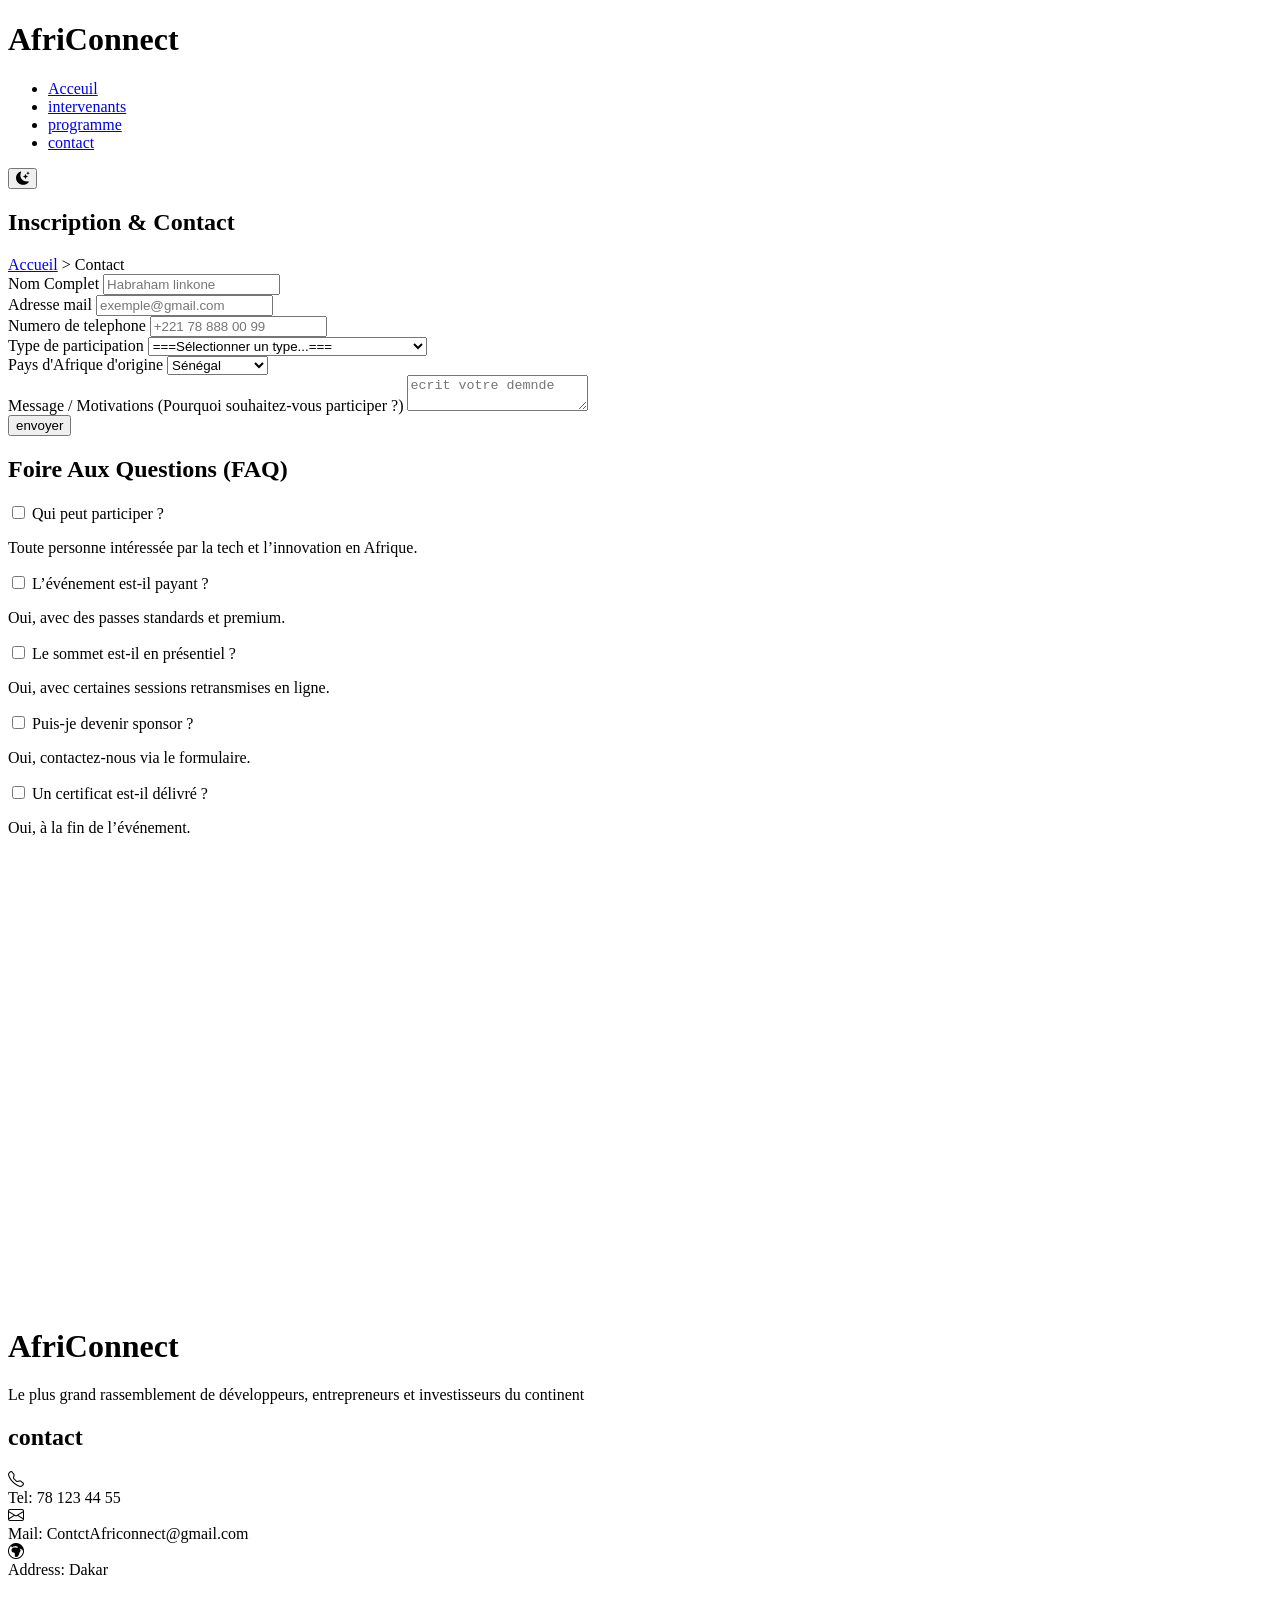
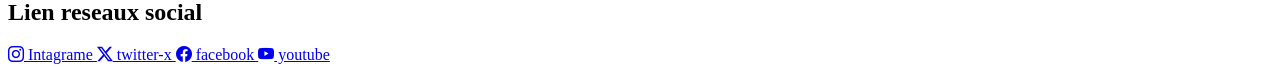
==== contact.html @ 4aa90c6f "Message : HTML : structure complète des 5 pages avec sections et contenu texte" ====
<!DOCTYPE html>
<html lang="fr">

<head>
    <meta charset="UTF-8">
    <meta name="viewport" content="width=, initial-scale=1.0">
    <title>Contact</title>
    <link rel="stylesheet" href="css/style.css" type="text/css">
    <link rel="icon" href="images/logo1.png" type="image/png">
    <link rel="stylesheet" href="https://cdn.jsdelivr.net/npm/bootstrap-icons@1.13.1/font/bootstrap-icons.min.css">
</head>

<body>
    <header>
        <h1>AfriConnect</h1>
        <nav>
            <ul>
                <li><a href="index.html">Acceuil</a></li>
                <li><a href="intervenants.html">intervenants</a></li>
                <li><a href="programme.html">programme</a></li>
                <li><a href="#">contact</a></li>
            </ul>
        </nav>
        <button>
            <i class="bi bi-moon-stars-fill"></i>
        </button>
    </header>
    <main>
        <section>
            <h1>Inscription & Contact</h1>
            <span><a href="index.html">Accueil</a> > Contact</span>
        </section>

        <section>
            <form action="">
                <div>
                    <label for="">Nom Complet</label>
                    <input type="text" placeholder="Habraham linkone" required>
                </div>
                <div>
                    <div>
                        <label for="">Adresse mail</label>
                        <input type="email" placeholder="exemple@gmail.com" required>
                    </div>
                    <div>
                        <label for="">Numero de telephone</label>
                        <input type="tel" placeholder="+221 78 888 00 99" required>
                    </div>
                </div>
                <div>
                    <label for="">Type de participation</label>
                    <select name="" required>
                        <option value="">===Sélectionner un type...===</option>
                        <option value="">Participant Standard (Accès conférences)</option>
                        <option value="">Premium Pass (Conférences + Workshops)</option>
                        <option value="">Étudiant / Chercheur</option>
                        <option value="">Investisseur / Corporate</option>
                    </select>
                </div>
                <div>
                    <label for="">Pays d'Afrique d'origine</label>
                    <select name="" required>
                        <option value="">Sénégal</option>
                        <option value="">Mali</option>
                        <option value="">Côte d'Ivoire</option>
                        <option value="">Cameroun</option>
                        <option value="">Bénin</option>
                        <option value="">Togo</option>
                        <option value="">Burkina Faso</option>
                        <option value="">Maroc</option>
                        <option value="">Tunisie</option>
                        <option value="">Gabon</option>
                    </select>
                </div>
                <div>
                    <label for="message">Message / Motivations (Pourquoi souhaitez-vous participer ?)</label>
                    <textarea placeholder="ecrit votre demnde" required></textarea>
                </div>
                <div>
                    <button>envoyer</button>
                </div>
            </form>
        </section>

        <section>
            <h2>Foire Aux Questions (FAQ)</h2>

            <div>
                <div>
                    <input type="checkbox">
                    <label for="">
                        Qui peut participer ?
                        <span></span>
                    </label>
                    <div>
                        <p>
                            Toute personne intéressée par la tech et l’innovation en Afrique.
                        </p>
                    </div>
                </div>
                <div>
                    <div>
                        <input type="checkbox">
                        <label for="">
                            L’événement est-il payant ?
                            <span></span>
                        </label>
                        <div>
                            <p>
                                Oui, avec des passes standards et premium.
                            </p>
                        </div>
                    </div>
                    <div>
                        <input type="checkbox">
                        <label for="">
                            Le sommet est-il en présentiel ?
                            <span></span>
                        </label>
                        <div>
                            <p>
                                Oui, avec certaines sessions retransmises en ligne.
                            </p>
                        </div>
                    </div>
                    <div>
                        <input type="checkbox">
                        <label for="">
                            Puis-je devenir sponsor ?
                            <span></span>
                        </label>
                        <div>
                            <p>
                                Oui, contactez-nous via le formulaire.
                            </p>
                        </div>
                    </div>
                    <div>
                        <input type="checkbox">
                        <label for="">
                            Un certificat est-il délivré ?
                            <span></span>
                        </label>
                        <div>
                            <p>
                                Oui, à la fin de l’événement.
                            </p>
                        </div>
                    </div>
                </div>
        </section>

        <iframe
            src="https://www.google.com/maps/embed?pb=!1m18!1m12!1m3!1d27140928.004326493!2d82.73292976580663!3d33.8612733442741!2m3!1f0!2f0!3f0!3m2!1i1024!2i768!4f13.1!3m3!1m2!1s0x31508e64e5c642c1%3A0x951daa7c349f366f!2sChina!5e0!3m2!1sen!2ssn!4v1783119576693!5m2!1sen!2ssn"
            width="600" height="450" style="border:0;" allowfullscreen="" loading="lazy"
            referrerpolicy="strict-origin-when-cross-origin"></iframe>
    </main>
    <footer>
        <div>
            <div>
                <h1>AfriConnect</h1>
                <p>
                    Le plus grand rassemblement de développeurs, entrepreneurs et investisseurs du continent
                </p>
            </div>
            <div>
                <h2>contact</h2>
                <div>
                    <div>
                        <i class="bi bi-telephone"></i>
                    </div>
                    <div>
                        <span>Tel:</span>
                        <span>78 123 44 55</span>
                    </div>
                </div>
                <div>
                    <div>
                        <i class="bi bi-envelope"></i>
                    </div>
                    <div>
                        <span>Mail:</span>
                        <span>ContctAfriconnect@gmail.com</span>
                    </div>
                </div>
                <div>
                    <div>
                        <i class="bi bi-globe-europe-africa"></i>
                    </div>
                    <div>
                        <span>Address:</span>
                        <span>Dakar</span>
                    </div>
                </div>
            </div>
            <div>
                <h2>Lien reseaux social</h2>
                <div>
                    <a href="#">
                        <i class="bi bi-instagram"></i>
                        Intagrame
                    </a>
                    <a href="#">
                        <i class="bi bi-twitter-x"></i>
                        twitter-x
                    </a>
                    <a href="#">
                        <i class="bi bi-facebook"></i>
                        facebook
                    </a>
                    <a href="#">
                        <i class="bi bi-youtube"></i>
                        youtube
                    </a>
                </div>
            </div>
        </div>
    </footer>

    <script src="js/main.js"></script>
</body>

</html>
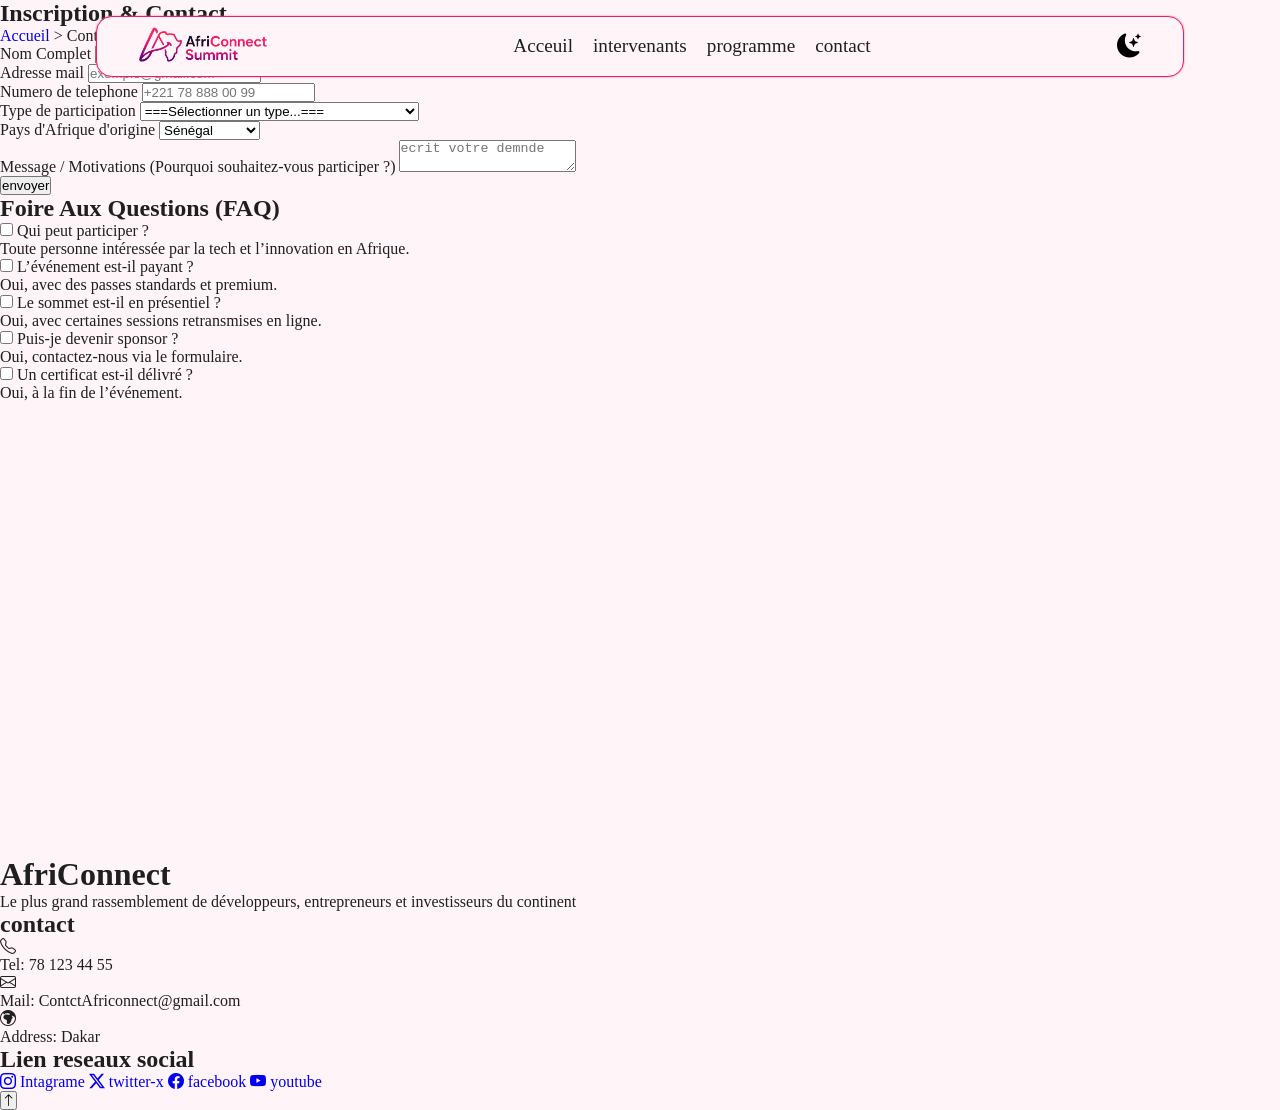
==== commit 74e3d079: "Message : CSS : variables, typographie, layout général et styles de base" ====
--- a/contact.html
+++ b/contact.html
@@ -12,18 +12,22 @@
 
 <body>
     <header>
-        <h1>AfriConnect</h1>
-        <nav>
-            <ul>
-                <li><a href="index.html">Acceuil</a></li>
-                <li><a href="intervenants.html">intervenants</a></li>
-                <li><a href="programme.html">programme</a></li>
-                <li><a href="#">contact</a></li>
-            </ul>
-        </nav>
-        <button>
-            <i class="bi bi-moon-stars-fill"></i>
-        </button>
+        <div class="navbar">
+            <a href="index.html" class="logo">
+                <img src="image/logo1.png" alt="">
+            </a>
+            <nav class="link">
+                <ul>
+                    <li><a href="index.html">Acceuil</a></li>
+                    <li><a href="intervenants.html">intervenants</a></li>
+                    <li><a href="programme.html">programme</a></li>
+                    <li><a href="#">contact</a></li>
+                </ul>
+            </nav>
+            <button class="brnDark">
+                <i class="bi bi-moon-stars-fill"></i>
+            </button>
+        </div>
     </header>
     <main>
         <section>
@@ -216,6 +220,9 @@
             </div>
         </div>
     </footer>
+    <button>
+        <i class="bi bi-arrow-up"></i>
+    </button>
 
     <script src="js/main.js"></script>
 </body>
--- a/css/style.css
+++ b/css/style.css
@@ -0,0 +1,151 @@
+@import url('https://fonts.googleapis.com/css2?family=Bebas+Neue&family=Roboto:ital,wght@0,100..900;1,100..900&display=swap');
+
+* {
+    margin: 0;
+    padding: 0;
+    box-sizing: border-box;
+}
+
+:root {
+    --font-Titel: "Roboto", sans-serif;
+
+    /* Couleurs principales */
+    --color-primary: #E91E63;
+    --color-primary-dark: #C2185B;
+    --color-primary-light: #FFE4EC;
+
+    /* Accent */
+    --color-accent: #F06292;
+
+    /* Backgrounds */
+    --bg-main: #FFF5F8;
+    --bg-card: #FFFFFF;
+
+    /* Textes */
+    --text-main: #1F1F1F;
+    --text-secondary: #6B7280;
+
+    /* UI */
+    --border-color: #E5E7EB;
+    --btn-primary: #E91E63;
+    --btn-primary-hover: #C2185B;
+
+    --gap: 20px;
+    --padding: 10px;
+    --margin: 10px;
+    --radius: 16px;
+    --radius-sm: 8px;
+    --radius-lg: 24px;
+}
+
+body {
+    background-color: var(--bg-main);
+    color: var(--text-main);
+}
+
+body.dark {
+    /* Couleurs principales */
+    --color-primary-darkMode: #FF4081;
+    --color-primary-dark-darkMode: #D81B60;
+    --color-primary-light-darkMode: #5A1E35;
+
+    /* Accent */
+    --color-accent-darkMode: #F06292;
+
+    /* Backgrounds */
+    --bg-main-darkMode: #0D0A12;
+    --bg-card-darkMode: #16121D;
+
+    /* Textes */
+    --text-main-darkMode: #F9FAFB;
+    --text-secondary-darkMode: #CBD5E1;
+
+    /* UI */
+    --border-color-darkMode: #2A2438;
+    --btn-primary-darkMode: #FF4081;
+    --btn-primary-hover-darkMode: #D81B60;
+}
+
+body.dark .navbar {
+    background-color: var(--bg-main-darkMode);
+    color: var(--text-main-darkMode);
+    border: var(--btn-primary-darkMode);
+}
+
+body.dark li a {
+    color: var(--color-primary-light);
+}
+
+body.dark h1,
+h2,
+h3,
+h4,
+h5 {
+    background-color: var(--bg-main-darkMode);
+}
+
+h1,
+h2,
+h3,
+h4,
+h5 {
+    font-family: var(--font-TitelF);
+}
+
+button {
+    cursor: pointer;
+}
+
+a {
+    text-decoration: none;
+}
+
+li {
+    list-style-type: none;
+
+}
+
+header {
+    display: flex;
+    justify-content: center;
+    align-items: center;
+}
+
+.navbar {
+    background-color: var(--bg-main);
+    display: flex;
+    justify-content: space-between;
+    align-items: center;
+    width: 85vw;
+    padding: var(--margin);
+    border-radius: var(--radius);
+    position: fixed;
+    top: 1em;
+    border: 1px solid var(--btn-primary);
+    box-shadow: 0 0 2px var(--color-accent);
+}
+
+img {
+    width: 10vw;
+}
+
+.link ul {
+    gap: var(--gap);
+    display: flex;
+}
+
+.link a {
+    font-size: 1.2em;
+    color: var(--text-main);
+}
+
+.logo {
+    margin-left: 2rem;
+}
+
+.brnDark {
+    border: none;
+    background: transparent;
+    font-size: 1.5rem;
+    margin-right: 2rem;
+}
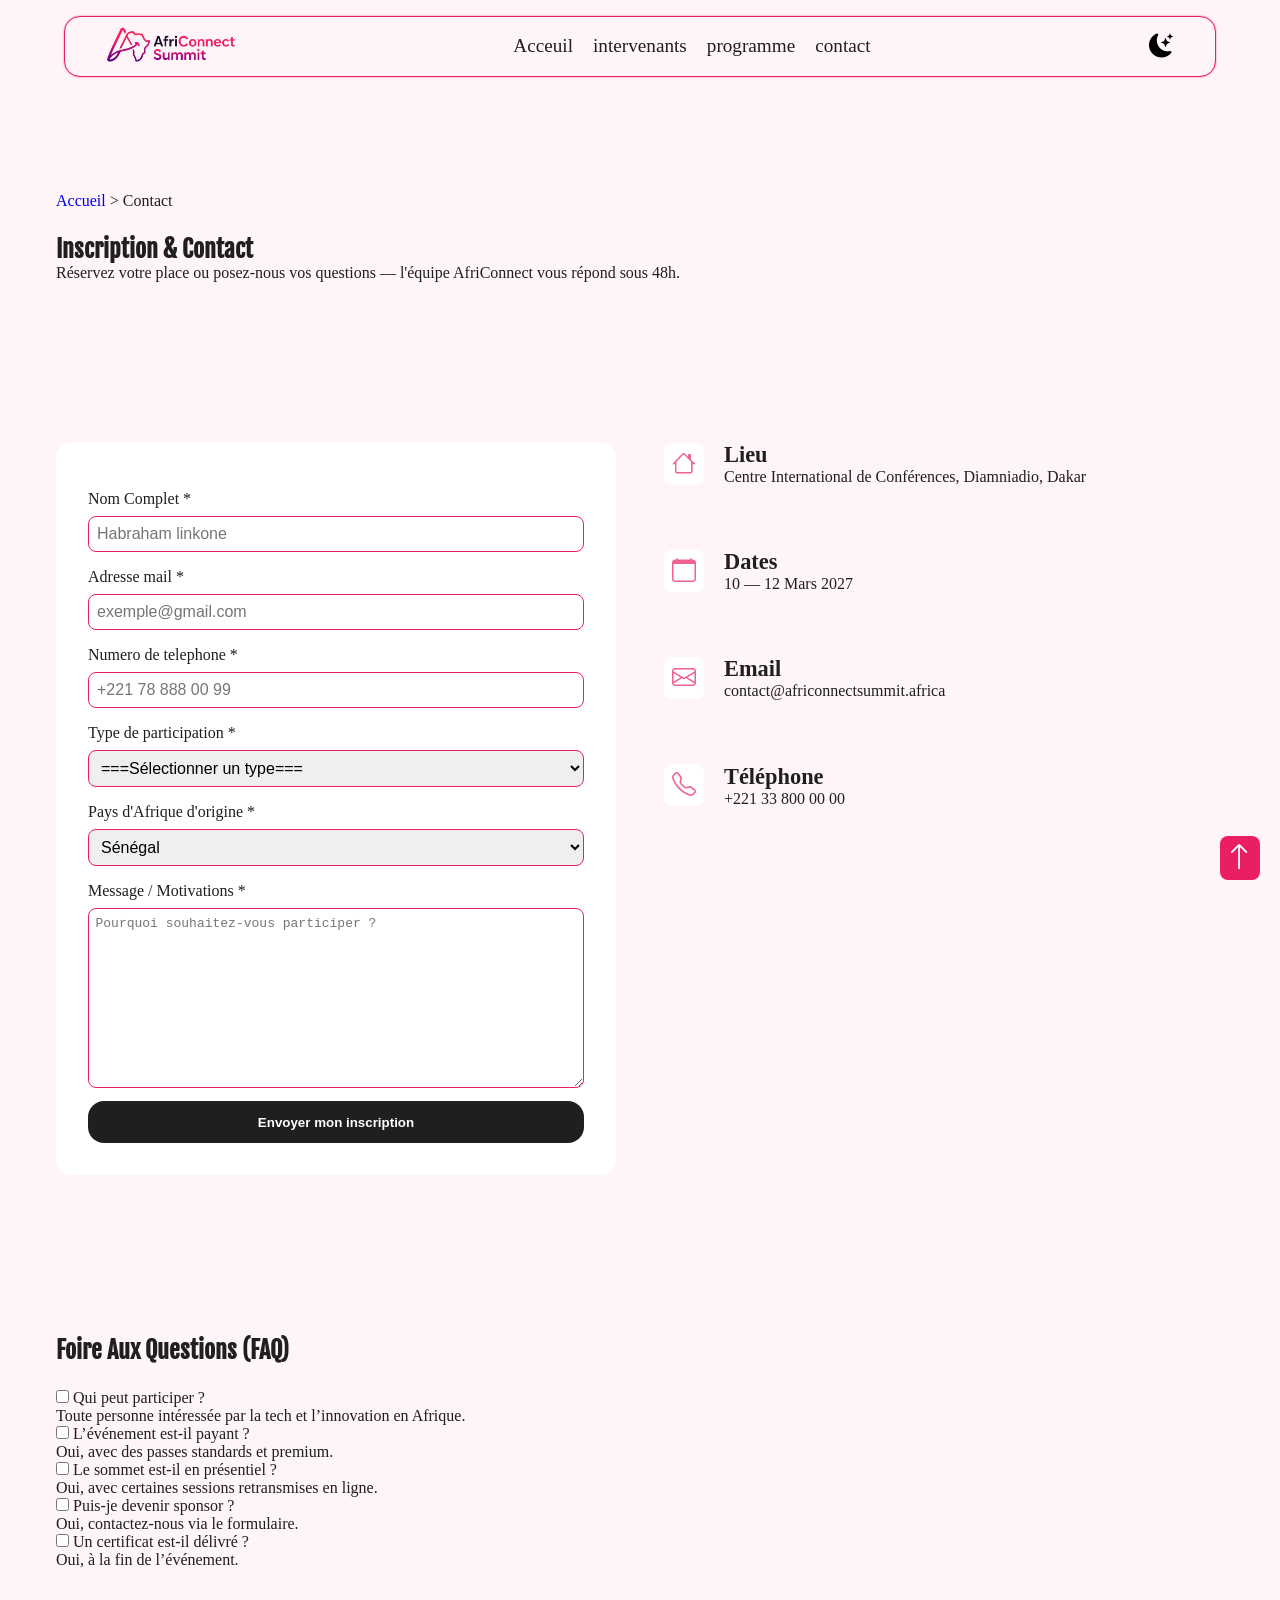
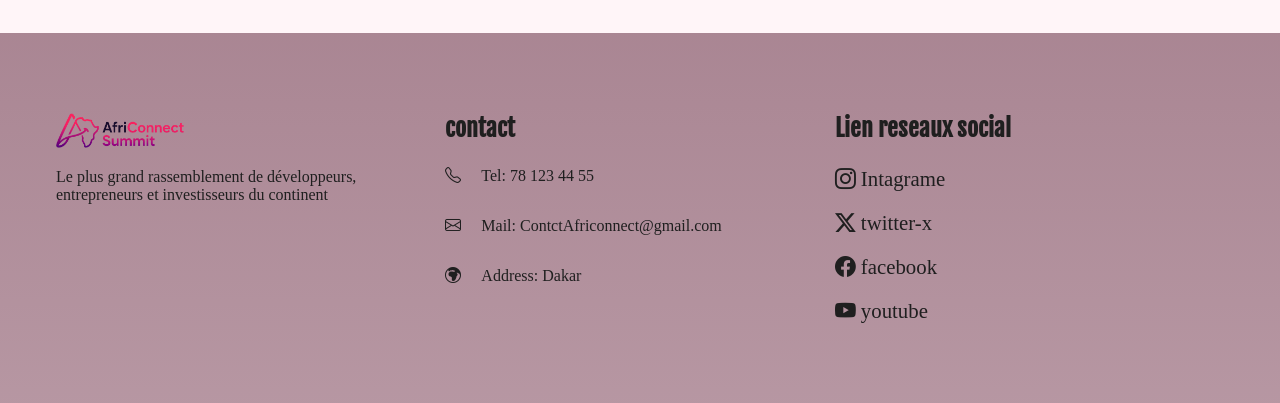
==== commit 2fe946b8: "style: intégration du design Bento Grid sur toutes les pages" ====
--- a/contact.html
+++ b/contact.html
@@ -31,145 +31,200 @@
     </header>
     <main>
         <section>
-            <h1>Inscription & Contact</h1>
-            <span><a href="index.html">Accueil</a> > Contact</span>
-        </section>
-
-        <section>
-            <form action="">
-                <div>
-                    <label for="">Nom Complet</label>
-                    <input type="text" placeholder="Habraham linkone" required>
-                </div>
-                <div>
-                    <div>
-                        <label for="">Adresse mail</label>
-                        <input type="email" placeholder="exemple@gmail.com" required>
-                    </div>
-                    <div>
-                        <label for="">Numero de telephone</label>
-                        <input type="tel" placeholder="+221 78 888 00 99" required>
-                    </div>
-                </div>
-                <div>
-                    <label for="">Type de participation</label>
-                    <select name="" required>
-                        <option value="">===Sélectionner un type...===</option>
-                        <option value="">Participant Standard (Accès conférences)</option>
-                        <option value="">Premium Pass (Conférences + Workshops)</option>
-                        <option value="">Étudiant / Chercheur</option>
-                        <option value="">Investisseur / Corporate</option>
-                    </select>
-                </div>
-                <div>
-                    <label for="">Pays d'Afrique d'origine</label>
-                    <select name="" required>
-                        <option value="">Sénégal</option>
-                        <option value="">Mali</option>
-                        <option value="">Côte d'Ivoire</option>
-                        <option value="">Cameroun</option>
-                        <option value="">Bénin</option>
-                        <option value="">Togo</option>
-                        <option value="">Burkina Faso</option>
-                        <option value="">Maroc</option>
-                        <option value="">Tunisie</option>
-                        <option value="">Gabon</option>
-                    </select>
-                </div>
-                <div>
-                    <label for="message">Message / Motivations (Pourquoi souhaitez-vous participer ?)</label>
-                    <textarea placeholder="ecrit votre demnde" required></textarea>
-                </div>
-                <div>
-                    <button>envoyer</button>
-                </div>
-            </form>
-        </section>
-
-        <section>
-            <h2>Foire Aux Questions (FAQ)</h2>
-
-            <div>
-                <div>
-                    <input type="checkbox">
-                    <label for="">
-                        Qui peut participer ?
-                        <span></span>
-                    </label>
-                    <div>
-                        <p>
-                            Toute personne intéressée par la tech et l’innovation en Afrique.
-                        </p>
-                    </div>
-                </div>
-                <div>
-                    <div>
-                        <input type="checkbox">
-                        <label for="">
-                            L’événement est-il payant ?
-                            <span></span>
-                        </label>
-                        <div>
-                            <p>
-                                Oui, avec des passes standards et premium.
-                            </p>
-                        </div>
-                    </div>
-                    <div>
-                        <input type="checkbox">
-                        <label for="">
-                            Le sommet est-il en présentiel ?
-                            <span></span>
-                        </label>
-                        <div>
-                            <p>
-                                Oui, avec certaines sessions retransmises en ligne.
-                            </p>
-                        </div>
-                    </div>
-                    <div>
-                        <input type="checkbox">
-                        <label for="">
-                            Puis-je devenir sponsor ?
-                            <span></span>
-                        </label>
-                        <div>
-                            <p>
-                                Oui, contactez-nous via le formulaire.
-                            </p>
-                        </div>
-                    </div>
-                    <div>
-                        <input type="checkbox">
-                        <label for="">
-                            Un certificat est-il délivré ?
-                            <span></span>
-                        </label>
-                        <div>
-                            <p>
-                                Oui, à la fin de l’événement.
-                            </p>
-                        </div>
-                    </div>
-                </div>
-        </section>
-
-        <iframe
-            src="https://www.google.com/maps/embed?pb=!1m18!1m12!1m3!1d27140928.004326493!2d82.73292976580663!3d33.8612733442741!2m3!1f0!2f0!3f0!3m2!1i1024!2i768!4f13.1!3m3!1m2!1s0x31508e64e5c642c1%3A0x951daa7c349f366f!2sChina!5e0!3m2!1sen!2ssn!4v1783119576693!5m2!1sen!2ssn"
-            width="600" height="450" style="border:0;" allowfullscreen="" loading="lazy"
-            referrerpolicy="strict-origin-when-cross-origin"></iframe>
+            <div class="container">
+                <div class="heroConatact">
+                    <span><a href="index.html">Accueil</a> > Contact</span>
+                    <h1>Inscription & Contact</h1>
+                    <p>
+                        Réservez votre place ou posez-nous vos questions — l'équipe AfriConnect vous répond sous 48h.
+                    </p>
+                </div>
+            </div>
+        </section>
+        <section>
+            <div class="container sectionContact">
+                <form action="">
+                    <div class="sectContact">
+                        <label for="">Nom Complet *</label>
+                        <input type="text" placeholder="Habraham linkone">
+                    </div>
+                    <div class="sectContact">
+                        <label for="">Adresse mail *</label>
+                        <input type="email" placeholder="exemple@gmail.com">
+                    </div>
+                    <div class="sectContact">
+                        <label for="">Numero de telephone *</label>
+                        <input type="tel" placeholder="+221 78 888 00 99">
+                    </div>
+                    <div class="sectContact">
+                        <label for="">Type de participation *</label>
+                        <select name="">
+                            <option value="">===Sélectionner un type===</option>
+                            <option value="">Participant Standard (Accès conférences)</option>
+                            <option value="">Premium Pass (Conférences + Workshops)</option>
+                            <option value="">Étudiant / Chercheur</option>
+                            <option value="">Investisseur / Corporate</option>
+                        </select>
+                    </div>
+                    <div class="sectContact">
+                        <label for="">Pays d'Afrique d'origine *</label>
+                        <select name="">
+                            <option value="">Sénégal</option>
+                            <option value="">Mali</option>
+                            <option value="">Côte d'Ivoire</option>
+                            <option value="">Cameroun</option>
+                            <option value="">Bénin</option>
+                            <option value="">Togo</option>
+                            <option value="">Burkina Faso</option>
+                            <option value="">Maroc</option>
+                            <option value="">Tunisie</option>
+                            <option value="">Gabon</option>
+                        </select>
+                    </div>
+                    <div class="sectContact">
+                        <label for="message">Message / Motivations *</label>
+                        <textarea placeholder="Pourquoi souhaitez-vous participer ?"></textarea>
+                    </div>
+                    <div class="btnSendInscription">
+                        <button>Envoyer mon inscription</button>
+                    </div>
+                </form>
+                <div class="parAdr">
+                    <div class="adr">
+                        <div>
+                            <i class="bi bi-house"></i>
+                        </div>
+                        <div>
+                            <strong>Lieu</strong>
+                            <p>Centre International de Conférences, Diamniadio, Dakar</p>
+                        </div>
+                    </div>
+                    <div class="adr">
+                        <div>
+                            <i class="bi bi-calendar"></i>
+                        </div>
+                        <div>
+                            <strong>Dates</strong>
+                            <p>10 — 12 Mars 2027</p>
+                        </div>
+                    </div>
+                    <div class="adr">
+                        <div>
+                            <i class="bi bi-envelope"></i>
+                        </div>
+                        <div>
+                            <strong>Email</strong>
+                            <p>contact@africonnectsummit.africa</p>
+                        </div>
+                    </div>
+                    <div class="adr">
+                        <div>
+                            <i class="bi bi-telephone"></i>
+                        </div>
+                        <div>
+                            <strong>Téléphone</strong>
+                            <p>+221 33 800 00 00</p>
+                        </div>
+                    </div>
+                    <div class="iframSec">
+                        <iframe
+                            src="https://www.google.com/maps/embed?pb=!1m18!1m12!1m3!1d491292.5899650402!2d-23.69201659062501!3d15.844853750725772!2m3!1f0!2f0!3f0!3m2!1i1024!2i768!4f13.1!3m3!1m2!1s0x9358f2159115131%3A0x6b1af236f918ea1f!2sCabo%20Verde!5e0!3m2!1sen!2ssn!4v1783252467214!5m2!1sen!2ssn"
+                            width="400" height="300" style="border:0;" allowfullscreen="" loading="lazy"
+                            referrerpolicy="strict-origin-when-cross-origin"></iframe>
+                    </div>
+                </div>
+            </div>
+        </section>
+
+        <section>
+            <div class="container">
+                <div class="faq">
+                    <h2>Foire Aux Questions (FAQ)</h2>
+
+                    <div>
+                        <div>
+                            <input type="checkbox">
+                            <label for="">
+                                Qui peut participer ?
+                                <span></span>
+                            </label>
+                            <div>
+                                <p>
+                                    Toute personne intéressée par la tech et l’innovation en Afrique.
+                                </p>
+                            </div>
+                        </div>
+                        <div>
+                            <div>
+                                <input type="checkbox">
+                                <label for="">
+                                    L’événement est-il payant ?
+                                    <span></span>
+                                </label>
+                                <div>
+                                    <p>
+                                        Oui, avec des passes standards et premium.
+                                    </p>
+                                </div>
+                            </div>
+                            <div>
+                                <input type="checkbox">
+                                <label for="">
+                                    Le sommet est-il en présentiel ?
+                                    <span></span>
+                                </label>
+                                <div>
+                                    <p>
+                                        Oui, avec certaines sessions retransmises en ligne.
+                                    </p>
+                                </div>
+                            </div>
+                            <div>
+                                <input type="checkbox">
+                                <label for="">
+                                    Puis-je devenir sponsor ?
+                                    <span></span>
+                                </label>
+                                <div>
+                                    <p>
+                                        Oui, contactez-nous via le formulaire.
+                                    </p>
+                                </div>
+                            </div>
+                            <div>
+                                <input type="checkbox">
+                                <label for="">
+                                    Un certificat est-il délivré ?
+                                    <span></span>
+                                </label>
+                                <div>
+                                    <p>
+                                        Oui, à la fin de l’événement.
+                                    </p>
+                                </div>
+                            </div>
+                        </div>
+                    </div>
+                </div>
+        </section>
+
+        <section>
+
+        </section>
     </main>
     <footer>
-        <div>
-            <div>
-                <h1>AfriConnect</h1>
+        <div class="container">
+            <div class="fotterLogo">
+                <a href="#" class="logo">
+                    <img src="image/logo1.png" alt="">
+                </a>
                 <p>
                     Le plus grand rassemblement de développeurs, entrepreneurs et investisseurs du continent
                 </p>
             </div>
             <div>
                 <h2>contact</h2>
-                <div>
+                <div class="contfooter">
                     <div>
                         <i class="bi bi-telephone"></i>
                     </div>
@@ -178,7 +233,7 @@
                         <span>78 123 44 55</span>
                     </div>
                 </div>
-                <div>
+                <div class="contfooter">
                     <div>
                         <i class="bi bi-envelope"></i>
                     </div>
@@ -187,7 +242,7 @@
                         <span>ContctAfriconnect@gmail.com</span>
                     </div>
                 </div>
-                <div>
+                <div class="contfooter">
                     <div>
                         <i class="bi bi-globe-europe-africa"></i>
                     </div>
@@ -199,20 +254,20 @@
             </div>
             <div>
                 <h2>Lien reseaux social</h2>
-                <div>
-                    <a href="#">
+                <div class="linkSocial">
+                    <a href="#" class="instagram">
                         <i class="bi bi-instagram"></i>
                         Intagrame
                     </a>
-                    <a href="#">
+                    <a href="#" class="instagram">
                         <i class="bi bi-twitter-x"></i>
                         twitter-x
                     </a>
-                    <a href="#">
+                    <a href="#" class="instagram">
                         <i class="bi bi-facebook"></i>
                         facebook
                     </a>
-                    <a href="#">
+                    <a href="#" class="instagram">
                         <i class="bi bi-youtube"></i>
                         youtube
                     </a>
@@ -220,7 +275,8 @@
             </div>
         </div>
     </footer>
-    <button>
+
+    <button class="btnremonte">
         <i class="bi bi-arrow-up"></i>
     </button>
 
--- a/css/style.css
+++ b/css/style.css
@@ -1,4 +1,4 @@
-@import url('https://fonts.googleapis.com/css2?family=Bebas+Neue&family=Roboto:ital,wght@0,100..900;1,100..900&display=swap');
+@import url('https://fonts.googleapis.com/css2?family=Fjalla+One&display=swap');
 
 * {
     margin: 0;
@@ -7,7 +7,7 @@
 }
 
 :root {
-    --font-Titel: "Roboto", sans-serif;
+    --font-Titel: "Fjalla One", sans-serif;
 
     /* Couleurs principales */
     --color-primary: #E91E63;
@@ -89,7 +89,7 @@
 h3,
 h4,
 h5 {
-    font-family: var(--font-TitelF);
+    font-family: var(--font-Titel);
 }
 
 button {
@@ -102,8 +102,11 @@
 
 li {
     list-style-type: none;
-
-}
+}
+
+/* section {
+    min-height: 100vh;
+} */
 
 header {
     display: flex;
@@ -116,13 +119,14 @@
     display: flex;
     justify-content: space-between;
     align-items: center;
-    width: 85vw;
+    width: 90vw;
     padding: var(--margin);
     border-radius: var(--radius);
     position: fixed;
     top: 1em;
     border: 1px solid var(--btn-primary);
     box-shadow: 0 0 2px var(--color-accent);
+    z-index: 1000;
 }
 
 img {
@@ -148,4 +152,723 @@
     background: transparent;
     font-size: 1.5rem;
     margin-right: 2rem;
+}
+
+.container {
+    width: 100%;
+    padding-right: 3.5rem;
+    padding-left: 3.5rem;
+
+}
+
+/* hero */
+.hero {
+    min-height: 100vh;
+    background: linear-gradient(to bottom, rgba(0, 0, 0, 0.8), rgba(0, 0, 0, 0.8)), url(../image/heroImg.webp);
+    padding-top: 12rem;
+    color: var(--bg-main);
+}
+
+.spanLeaders {
+    background-color: var(--btn-primary);
+    color: var(--bg-main);
+    padding-right: 2rem;
+    padding-left: 2rem;
+    padding-top: .2rem;
+    padding-bottom: .2rem;
+    border-radius: var(--radius);
+}
+
+.spanColors {
+    color: var(--btn-primary);
+}
+
+.hero h1 {
+    font-size: 4em;
+    padding-top: 1rem;
+}
+
+.hero p {
+    /* font-size: 1.2em; */
+    padding-top: 3rem;
+    padding-bottom: 3rem;
+}
+
+.btnHero {
+    display: flex;
+    gap: var(--gap);
+    padding-bottom: 2em;
+}
+
+.btnPrimary {
+    color: var(--bg-main);
+    background-color: var(--btn-primary);
+    border-radius: var(--radius);
+    font-size: 1.2em;
+    padding-right: 3rem;
+    padding-left: 3rem;
+    padding-top: .4rem;
+    padding-bottom: .4rem;
+}
+
+.btnSecondary {
+    color: var(--bg-card);
+    border: 1px solid var(--bg-card);
+    border-radius: var(--radius);
+    font-size: 1.2em;
+    padding-right: 3rem;
+    padding-left: 3rem;
+    padding-top: .4rem;
+    padding-bottom: .4rem;
+}
+
+.compteur {
+    padding-top: 6em;
+    padding-bottom: 2em;
+    gap: var(--gap);
+    display: grid;
+    grid-template-columns: repeat(3, 1fr);
+    grid-template-areas:
+        "grid3 grid2 grid1"
+    ;
+}
+
+.grid1 {
+    grid-area: grid1;
+    display: flex;
+    align-items: center;
+
+    gap: var(--gap);
+    backdrop-filter: blur(10px);
+    border: .5px solid var(--bg-main);
+    padding-left: 2em;
+    border-radius: var(--radius-sm);
+}
+
+.grid1Span1 {
+    display: flex;
+    flex-direction: column;
+    justify-content: center;
+    align-items: center;
+    padding: 1em;
+    font-weight: bold;
+    background-color: #ffffff39;
+    border-radius: var(--radius-sm);
+    backdrop-filter: blur(30px);
+}
+
+.nbrspan1grid1 {
+    font-size: 2em;
+}
+
+.grid1spn1lett {
+    font-size: .6em;
+}
+
+.grid2 {
+    grid-area: grid2;
+    display: flex;
+    flex-direction: column;
+    justify-content: center;
+    gap: var(--gap);
+    backdrop-filter: blur(10px);
+    border: .5px solid var(--bg-main);
+    padding-left: 2em;
+    border-radius: var(--radius-sm);
+}
+
+.grid2Span {
+    font-weight: bold;
+    color: var(--btn-primary);
+    font-size: 1.5em;
+}
+
+.grid3 {
+    grid-area: grid3;
+    display: flex;
+}
+
+.grid3>div {
+    display: flex;
+    flex-direction: column;
+    align-items: center;
+    background-color: var(--color-primary);
+    border-radius: var(--radius-sm);
+    padding: 1em;
+    padding-right: 2em;
+    padding-left: 2em;
+}
+
+.avatar {
+    display: flex;
+}
+
+.avatar img {
+    width: 30px;
+    height: 30px;
+    border-radius: 50%;
+    margin-right: -12px;
+}
+
+.nbrParticipant {
+    font-weight: bold;
+    padding: 0.2em;
+    font-size: 1.5em;
+}
+
+/* =========section marque =========== */
+.marque {
+    overflow: hidden;
+    background-color: var(--btn-primary);
+    margin-top: .8em;
+    margin-bottom: .8em;
+    padding: 1.5em;
+}
+
+.marque>div {
+    display: flex;
+    gap: 60px;
+    width: max-content;
+    color: var(--bg-card);
+}
+
+/* =========section PARTICIPER=========== */
+.sectionPour span {
+    color: var(--btn-primary);
+    font-weight: bold;
+}
+
+.sectionPour {
+    display: grid;
+    gap: var(--gap);
+    padding-top: 10em;
+    grid-template-columns: repeat(3, 1fr);
+    grid-template-areas:
+        "gridpour1 gridpour1 gridpour2"
+    ;
+}
+
+.gridpour1 {
+    grid-area: gridpour1;
+    display: flex;
+    flex-direction: column;
+    gap: var(--gap);
+}
+
+.gridpour2 {
+    grid-area: gridpour2;
+    display: flex;
+    flex-direction: column;
+    gap: var(--gap);
+}
+
+.sectionPour2 {
+    display: grid;
+    margin-top: 3rem;
+    grid-template-columns: repeat(3, 1fr);
+    gap: var(--gap);
+    grid-template-areas:
+        "divGrir1 divGrir2 divGrir3"
+        "divGrir1 divGrir4 divGrir3"
+    ;
+}
+
+.divGrir1 {
+    grid-area: divGrir1;
+    background-color: var(--bg-card);
+    display: flex;
+    flex-direction: column;
+    justify-content: space-between;
+    padding: 2em;
+    border-radius: var(--radius-lg);
+}
+
+.divGrir2 {
+    grid-area: divGrir2;
+    display: flex;
+    flex-direction: column;
+    justify-content: space-between;
+}
+
+.divGrir2 p {
+    padding-bottom: 1em;
+}
+
+.divGrir2 h2 {
+    padding-top: 1em;
+}
+
+.divGrir3 {
+    grid-area: divGrir3;
+    background-color: var(--bg-card);
+    padding: 2em;
+    border-radius: var(--radius-lg);
+    display: flex;
+    flex-direction: column;
+    justify-content: space-between;
+}
+
+.divGrir4 {
+    grid-area: divGrir4;
+    display: grid;
+    grid-template-columns: repeat(3, 1fr);
+    border-radius: var(--radius);
+    background-color: var(--color-primary-dark);
+    color: var(--bg-main);
+    padding-top: 2em;
+    padding-bottom: 2em;
+}
+
+.sectionPour2 img {
+    width: 25vw;
+    border-radius: var(--radius-lg);
+}
+
+.dvgrid4 {
+    display: flex;
+    flex-direction: column;
+    justify-content: center;
+    align-items: center;
+}
+
+.dvgrid4Nbr {
+    font-weight: bold;
+    font-size: 3em;
+}
+
+.dvgrid4Txt {
+    font-size: .8em;
+}
+
+/* sectionSponsors */
+.sectionmod1 {
+    background-color: var(--color-primary-light);
+    padding-top: 1em;
+    padding-bottom: 1em;
+    margin-top: 1em;
+    margin-bottom: 1em;
+}
+
+.sectionPresence {
+    padding-top: 5em;
+}
+
+.sectionPresence span {
+    color: var(--btn-primary);
+    font-weight: bold;
+}
+
+.sectionPresence>div {
+    display: grid;
+    grid-template-columns: repeat(4, 1fr);
+    gap: var(--gap);
+    padding-top: 5em;
+}
+
+.sceIntervenant img {
+    height: 100%;
+    width: 100%;
+    object-fit: cover;
+    padding-bottom: 1.5em;
+    border-radius: var(--radius);
+}
+
+.sceIntervenant {
+    background-color: var(--bg-card);
+    border-radius: var(--radius);
+    display: flex;
+    flex-direction: column;
+    align-items: center;
+}
+
+.paraIntervene {
+    color: var(--btn-primary);
+}
+
+.paraIntervene2 {
+    padding-bottom: 1.5em;
+}
+
+.btnIntervenant {
+    /* display: flex;
+    justify-content: center; */
+    margin-top: 4em;
+    margin-bottom: 4em;
+}
+
+/* ==========sponsor============= */
+.sectionSponsors {
+    min-height: 100vh;
+}
+
+.sectionSponsors>span {
+    color: var(--btn-primary);
+    font-weight: bold;
+}
+
+.sectionSponsors>div {
+    padding-top: 2em;
+    display: flex;
+    flex-direction: column;
+    align-items: center;
+    justify-content: center;
+}
+
+.txtPartenaire {
+    text-align: center;
+    padding: 1em;
+}
+
+.gridPartenaires1 {
+    display: grid;
+    gap: var(--gap);
+    grid-template-columns: repeat(2, 1fr);
+}
+
+.gridPartenaires1 span {
+    font-size: 1.3em;
+    font-weight: bold;
+}
+
+.gridPartenaires2 {
+    display: grid;
+    gap: var(--gap);
+    grid-template-columns: repeat(3, 1fr);
+}
+
+.gridPartenaires3 {
+    display: grid;
+    gap: var(--gap);
+    grid-template-columns: repeat(4, 1fr);
+}
+
+.divpartenaire1 {
+    background-color: var(--bg-card);
+    padding: 2em;
+    border: 1px solid var(--text-main);
+    border-radius: var(--radius);
+}
+
+/* ================================
+=============intervenant=========== 
+===================================*/
+.heroInert {
+    padding-top: 12rem;
+}
+
+.heroInert h1 {
+    padding-top: 1em;
+}
+
+.btnsearch {
+    padding-bottom: 5em;
+}
+
+.btnsearch button {
+    padding: .8em;
+    border-radius: var(--radius-sm);
+    background-color: transparent;
+    color: var(--btn-primary);
+    border: 1px solid var(--btn-primary);
+    margin-top: 5em;
+}
+
+.allIntervenants {
+    display: grid;
+    grid-template-columns: repeat(3, 1fr);
+    gap: var(--gap);
+    padding-bottom: 4em;
+}
+
+/* ======================================
+===========page contact==================
+========================================= */
+.heroConatact {
+    padding-top: 12rem;
+    /* border-bottom: 2px solid var(--text-main); */
+    padding-bottom: 5em;
+}
+
+.sectionContact {
+    display: grid;
+    grid-template-columns: repeat(2, 1fr);
+    gap: 3em;
+    min-height: 100vh;
+    padding-top: 5em;
+    padding-bottom: 10em;
+}
+
+.heroConatact h1 {
+    padding-top: 1em;
+}
+
+.sectContact {
+    display: flex;
+    flex-direction: column;
+}
+
+input,
+select {
+    padding: 0.5em;
+    font-size: 1em;
+    outline: none;
+    border-radius: var(--radius-sm);
+    border: 1px solid var(--btn-primary);
+}
+
+textarea {
+    padding: 0.5em;
+    font-size: 1em;
+    height: 20vh;
+    border-radius: var(--radius-sm);
+    border: 1px solid var(--btn-primary);
+}
+
+form {
+    /* padding-top: 1em; */
+    background-color: var(--bg-card);
+    padding: 2em;
+    border-radius: var(--radius);
+}
+
+label {
+    padding-bottom: 0.5em;
+    padding-top: 1em;
+}
+
+.btnSendInscription button {
+    margin-top: 1em;
+    padding: 1em;
+    width: 100%;
+    border-radius: var(--radius);
+    color: var(--bg-card);
+    font-weight: bold;
+    background-color: var(--text-main);
+    border: none;
+}
+
+.adr {
+    display: flex;
+    align-items: center;
+    gap: var(--gap);
+}
+
+.adr i {
+    font-size: 1.5em;
+    color: var(--color-accent);
+    background-color: var(--bg-card);
+    padding: .5rem;
+    border-radius: var(--radius-sm);
+}
+
+.adr strong {
+    font-size: 1.4em;
+}
+
+.parAdr {
+    display: flex;
+    flex-direction: column;
+    justify-content: space-between;
+}
+
+iframe {
+    border-radius: var(--radius-sm);
+}
+
+.faq h2 {
+    padding-bottom: 1em;
+}
+
+.faq {
+    padding-bottom: 4em;
+}
+
+/* ===============================
+==============programe============
+================================== */
+.heroProg {
+    padding-top: 12rem;
+    padding-bottom: 5em;
+}
+
+.heroProg>h1 {
+    padding-top: 1em;
+}
+
+.btnpro>button {
+    background-color: transparent;
+    border-radius: var(--radius);
+    font-weight: bold;
+    border: 1px solid gray;
+    padding-top: .7em;
+    padding-bottom: .7em;
+    padding-right: 3em;
+    padding-left: 3em;
+}
+
+.sectionThema {
+    display: flex;
+    flex-direction: column;
+    justify-content: center;
+    min-height: 100vh;
+    padding-bottom: 4rem;
+}
+
+.sectionThema>span {
+    color: var(--btn-primary);
+    font-weight: bold;
+    padding-bottom: 3rem;
+}
+
+.sectionThema>div {
+    display: grid;
+    grid-template-columns: repeat(3, 1fr);
+    gap: var(--gap);
+    grid-template-areas:
+        "gridThem1 gridThem1 gridThem2"
+        "gridThem3 gridThem4 gridThem4"
+    ;
+}
+
+.gridThem1 {
+    grid-area: gridThem1;
+    background-color: var(--bg-card);
+    border-radius: var(--radius);
+    padding: 3em;
+}
+
+.gridThem2 {
+    grid-area: gridThem2;
+    background-color: var(--bg-card);
+    border-radius: var(--radius);
+    padding: 3em;
+}
+
+.gridThem3 {
+    grid-area: gridThem3;
+    background-color: var(--bg-card);
+    border-radius: var(--radius);
+    padding: 3em;
+}
+
+.gridThem4 {
+    grid-area: gridThem4;
+    background-color: var(--bg-card);
+    border-radius: var(--radius);
+    padding: 3em;
+}
+
+.gridThem>h2 {
+    padding-top: 1em;
+    padding-bottom: 1em;
+}
+
+.iconethema {
+    font-size: 2em;
+    padding: .5rem;
+    color: var(--text);
+    border-radius: var(--radius-sm);
+    background: linear-gradient(to bottom, #c2185c61, #c2185caf);
+}
+.tab{
+    min-height: 100vh;
+    padding-top: 3em;
+}
+table{
+    width: 100%;
+    height: 100%;
+    box-shadow: 0 0 5px #0D0A12;
+    border-collapse: collapse;
+
+}
+table thead{
+    background-color: var(--color-accent);
+}
+table thead th{
+    padding-top:1em;
+    padding-bottom:1em ;
+    padding-left: 2em;
+    text-align: left;
+    font-weight: bold;
+    color: var(--bg-card);
+    font-size: larger;
+}
+
+table tbody td{
+    padding: 2em;
+    font-weight: bold;
+}
+
+.tr1{
+    background-color: #f0629129;
+}
+.tr2{
+    background-color: #f06291a6;
+}
+
+
+
+
+
+
+
+
+
+
+
+
+
+
+
+/* =============footer ============ */
+footer {
+    background: linear-gradient(to bottom, #5a1e3584, #5a1e3570);
+    padding-top: 5em;
+    padding-bottom: 5em;
+}
+
+footer>div {
+    display: grid;
+    grid-template-columns: repeat(3, 1fr);
+}
+
+footer h2 {
+    padding-bottom: 1em;
+}
+
+.fotterLogo a {
+    margin-left: 0;
+}
+
+.fotterLogo p {
+    margin-top: 1em;
+}
+
+.linkSocial {
+    display: flex;
+    flex-direction: column;
+    gap: var(--gap);
+}
+
+.contfooter {
+    display: flex;
+    padding-bottom: 2em;
+    gap: var(--gap);
+}
+
+.instagram {
+    color: var(--text-main);
+    font-size: 1.3em;
+}
+
+.btnremonte {
+    background-color: var(--btn-primary);
+    border-radius: var(--radius-sm);
+    padding: .2em;
+    color: var(--bg-card);
+    border: none;
+    font-size: 1.8em;
+    position: fixed;
+    bottom: 20px;
+    right: 20px;
 }
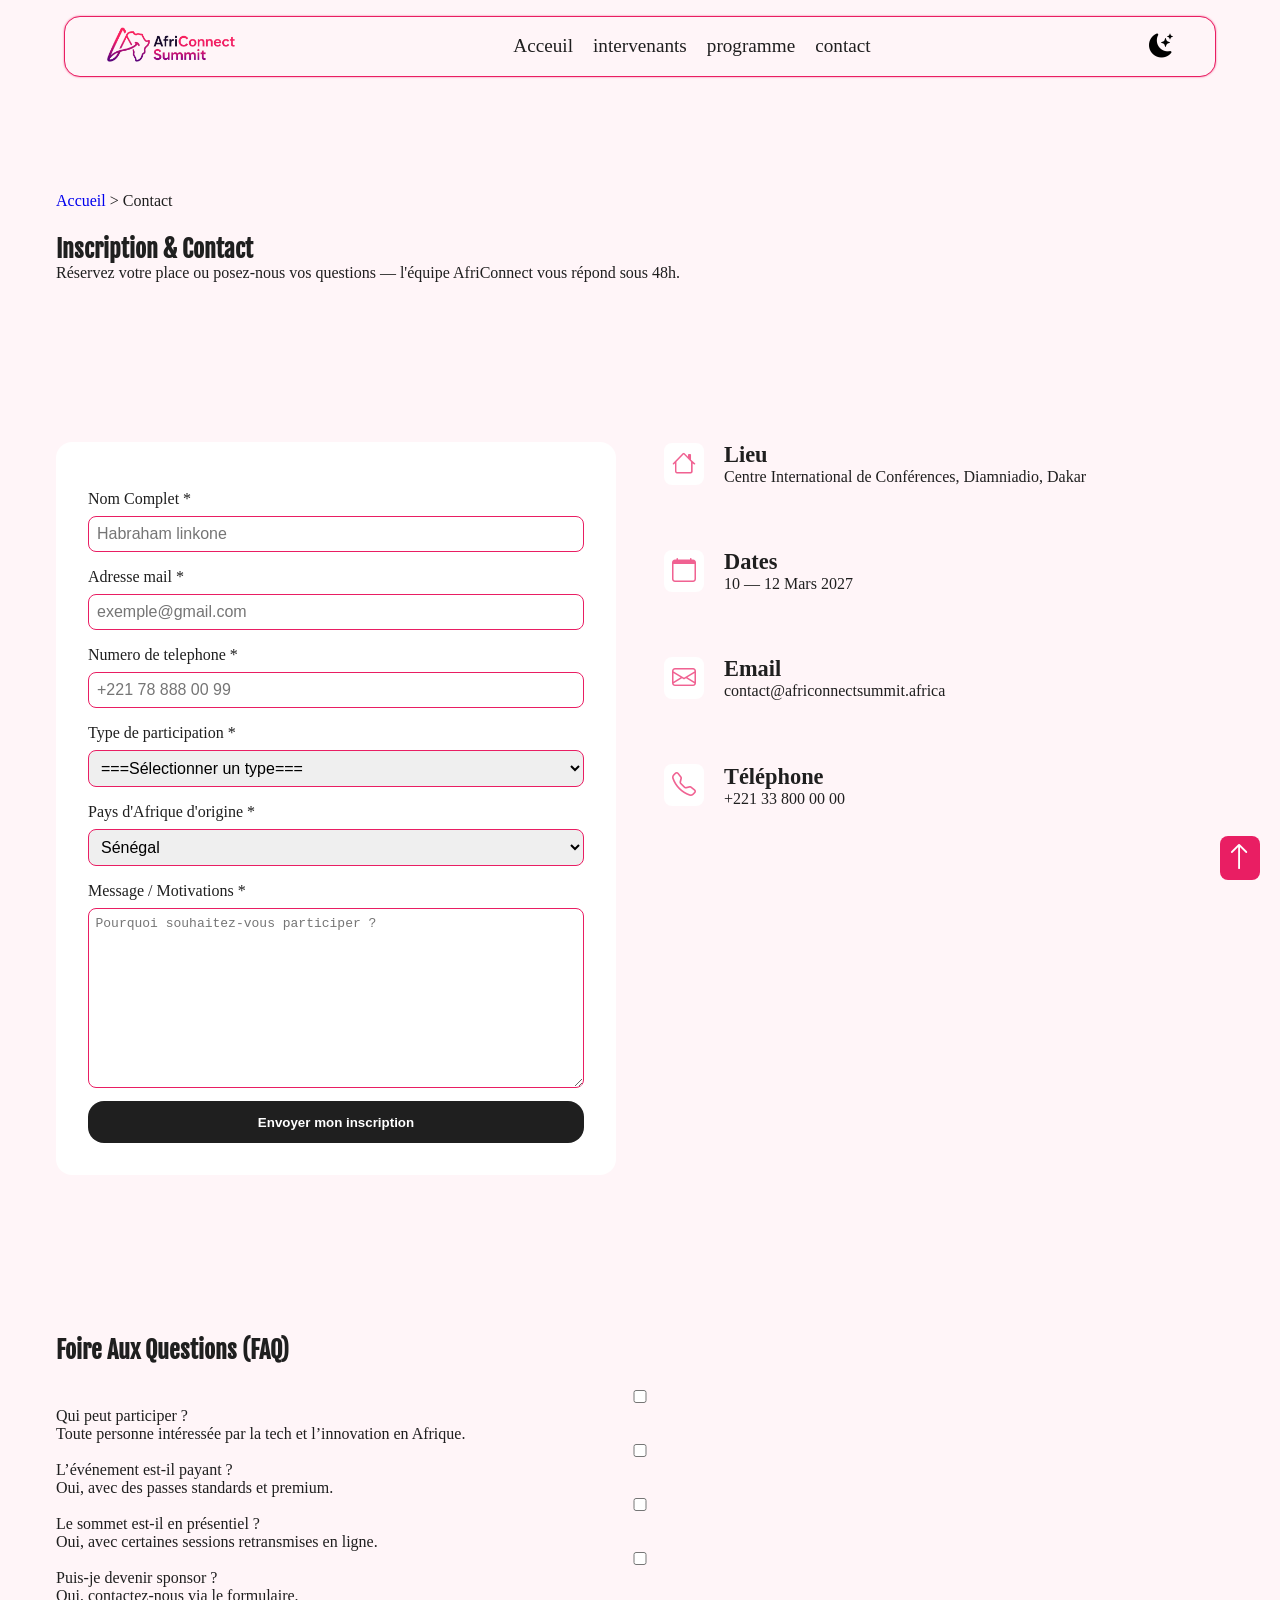
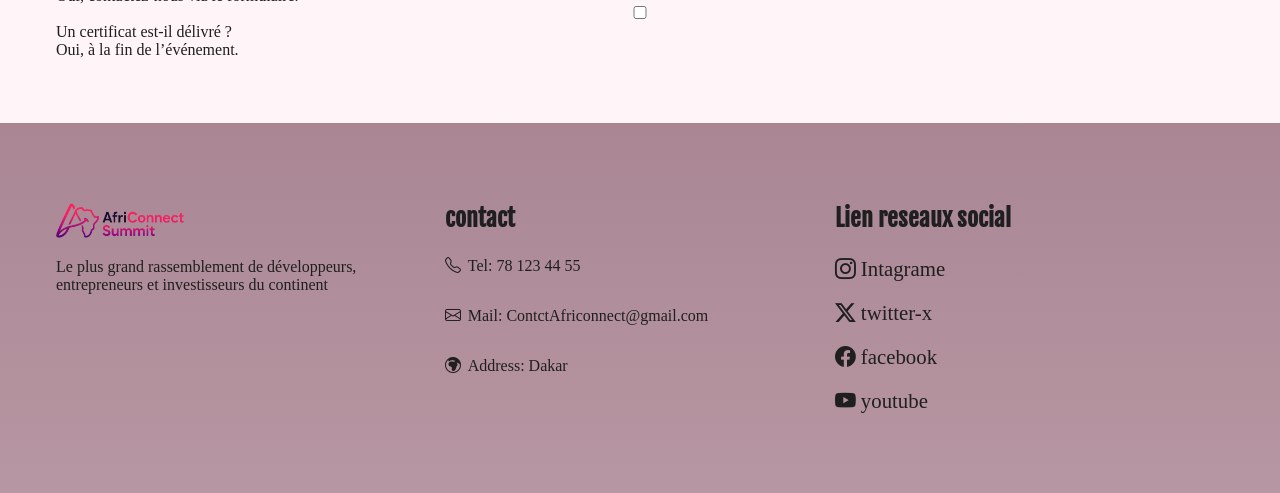
==== commit 1d726151: "message : style css: rendre les pages responsive (mobile et tablette) avec des media queries" ====
--- a/contact.html
+++ b/contact.html
@@ -3,7 +3,7 @@
 
 <head>
     <meta charset="UTF-8">
-    <meta name="viewport" content="width=, initial-scale=1.0">
+    <meta name="viewport" content="width=device-width, initial-scale=1.0">
     <title>Contact</title>
     <link rel="stylesheet" href="css/style.css" type="text/css">
     <link rel="icon" href="images/logo1.png" type="image/png">
@@ -24,9 +24,14 @@
                     <li><a href="#">contact</a></li>
                 </ul>
             </nav>
-            <button class="brnDark">
-                <i class="bi bi-moon-stars-fill"></i>
-            </button>
+            <div class="btnNavbar">
+                <button class="brnDark">
+                    <i class="bi bi-moon-stars-fill"></i>
+                </button>
+                <button class="burger">
+                    <i class="bi bi-list"></i>
+                </button>
+            </div>
         </div>
     </header>
     <main>
--- a/css/style.css
+++ b/css/style.css
@@ -92,6 +92,22 @@
     font-family: var(--font-Titel);
 }
 
+/* h1 {
+    font-size: clamp(2rem, 4.5vw, 4rem);
+}
+
+h2 {
+    font-size: clamp(1.5rem, 3vw, 3.5rem);
+}
+
+h3 {
+    font-size: clamp(1.6rem, 3.5vw, 2.5rem);
+}
+
+h4 {
+    font-size: clamp(1.3rem, 2.5vw, 2rem);
+} */
+
 button {
     cursor: pointer;
 }
@@ -104,9 +120,6 @@
     list-style-type: none;
 }
 
-/* section {
-    min-height: 100vh;
-} */
 
 header {
     display: flex;
@@ -158,7 +171,6 @@
     width: 100%;
     padding-right: 3.5rem;
     padding-left: 3.5rem;
-
 }
 
 /* hero */
@@ -237,7 +249,6 @@
     grid-area: grid1;
     display: flex;
     align-items: center;
-
     gap: var(--gap);
     backdrop-filter: blur(10px);
     border: .5px solid var(--bg-main);
@@ -490,8 +501,6 @@
 }
 
 .btnIntervenant {
-    /* display: flex;
-    justify-content: center; */
     margin-top: 4em;
     margin-bottom: 4em;
 }
@@ -585,7 +594,6 @@
 ========================================= */
 .heroConatact {
     padding-top: 12rem;
-    /* border-bottom: 2px solid var(--text-main); */
     padding-bottom: 5em;
 }
 
@@ -612,6 +620,7 @@
     padding: 0.5em;
     font-size: 1em;
     outline: none;
+    width: 100%;
     border-radius: var(--radius-sm);
     border: 1px solid var(--btn-primary);
 }
@@ -770,23 +779,30 @@
     border-radius: var(--radius-sm);
     background: linear-gradient(to bottom, #c2185c61, #c2185caf);
 }
-.tab{
+
+.tab {
     min-height: 100vh;
     padding-top: 3em;
-}
-table{
+    overflow-x: auto;
+}
+
+table {
     width: 100%;
     height: 100%;
     box-shadow: 0 0 5px #0D0A12;
     border-collapse: collapse;
-
-}
-table thead{
+    min-width: 600px;
+    width: 100%;
+
+}
+
+table thead {
     background-color: var(--color-accent);
 }
-table thead th{
-    padding-top:1em;
-    padding-bottom:1em ;
+
+table thead th {
+    padding-top: 1em;
+    padding-bottom: 1em;
     padding-left: 2em;
     text-align: left;
     font-weight: bold;
@@ -794,31 +810,18 @@
     font-size: larger;
 }
 
-table tbody td{
+table tbody td {
     padding: 2em;
     font-weight: bold;
 }
 
-.tr1{
+.tr1 {
     background-color: #f0629129;
 }
-.tr2{
+
+.tr2 {
     background-color: #f06291a6;
 }
-
-
-
-
-
-
-
-
-
-
-
-
-
-
 
 /* =============footer ============ */
 footer {
@@ -853,7 +856,7 @@
 .contfooter {
     display: flex;
     padding-bottom: 2em;
-    gap: var(--gap);
+    gap: 0.4em;
 }
 
 .instagram {
@@ -871,4 +874,535 @@
     position: fixed;
     bottom: 20px;
     right: 20px;
+}
+
+/* ==================================
+======responsivite mediaqurie======== 
+=====================================*/
+
+/*=============================
+ ===========mobile=============
+ ============================== */
+.burger {
+    display: none;
+    font-size: 2em;
+    background-color: transparent;
+    border: none;
+}
+
+.btnNavbar {
+    display: flex;
+}
+
+@media (max-width: 640px) {
+
+    .container {
+        width: 100%;
+        padding-right: 1.5rem;
+        padding-left: 1.5rem;
+    }
+
+    .logo img {
+        width: 30vw;
+    }
+
+    .link {
+        display: none;
+    }
+
+    .burger {
+        display: block;
+        color: #0D0A12;
+    }
+
+    .btnHero {
+        display: grid;
+        grid-template-columns: 1fr;
+        gap: 2em;
+    }
+
+    .compteur {
+        display: grid;
+        display: flex;
+        flex-direction: column;
+    }
+
+    .grid1 {
+        display: grid;
+        grid-template-columns: repeat(2, 1fr);
+        padding-left: 0;
+        padding: 1.4em;
+    }
+
+    .grid2 {
+        padding: 1em;
+    }
+
+    .sectionPour {
+        display: flex;
+        flex-direction: column;
+        padding-top: 3em;
+    }
+
+    .sectionPour a {
+        font-size: small;
+    }
+
+    .sectionPour2 {
+        display: flex;
+        flex-direction: column;
+        justify-content: center;
+    }
+
+    .sectionPour2 img {
+        width: 55vw;
+    }
+
+    .divGrir2 {
+        padding: 2em;
+        display: flex;
+        flex-direction: column-reverse;
+        background-color: var(--bg-card);
+        border-radius: var(--radius-sm);
+    }
+
+    .divGrir2 p {
+        padding-top: 1em;
+        padding-bottom: 1em;
+    }
+
+    .divGrir2 img {
+        border-radius: var(--radius-sm);
+    }
+
+    .divGrir3 {
+        padding: 2em;
+        border-radius: var(--radius-sm);
+    }
+
+    .divGrir3 p {
+        padding-top: 1em;
+        padding-bottom: 1em;
+    }
+
+    .divGrir3 img {
+        border-radius: var(--radius-sm);
+    }
+
+    .divGrir1 {
+        padding: 2em;
+        border-radius: var(--radius-sm);
+    }
+
+    .divGrir1 p {
+        padding-top: 1em;
+        padding-bottom: 1em;
+    }
+
+    .divGrir1 img {
+        border-radius: var(--radius-sm);
+    }
+
+    .dvgrid4Txt2 {
+        font-size: .6em;
+    }
+
+    .sectionPresence {
+        padding-top: 3em;
+    }
+
+    .sectionPresence>div {
+        display: grid;
+        grid-template-columns: 1fr;
+        gap: var(--gap);
+        padding-top: 3em;
+    }
+
+    .btnIntervenant {
+        display: flex;
+        justify-content: center;
+    }
+
+    .btnIntervenant a {
+        font-size: small;
+    }
+
+    .sectionSponsors h2 {
+        padding-top: 1em;
+        padding-bottom: 1em;
+    }
+
+    .gridPartenaires2 {
+        display: flex;
+        flex-direction: column;
+        align-items: center;
+        justify-content: center;
+    }
+
+    .gridPartenaires3 {
+        display: grid;
+        grid-template-columns: repeat(2, 1fr);
+        padding-bottom: 2em;
+    }
+
+    footer>div {
+        display: grid;
+        grid-template-columns: 1fr;
+        gap: 1em;
+    }
+
+    /* ================================
+    =========page intervenenant========
+    =================================== */
+    .heroInert {
+        padding-top: 8rem;
+    }
+
+    .heroInert h1 {
+        padding-top: 0.8rem;
+        padding-bottom: 0.8rem;
+    }
+
+    .btnsearch {
+        padding-bottom: 3em;
+        padding-top: 2em;
+        display: flex;
+        gap: 0.5rem;
+    }
+
+    .btnsearch button {
+        padding: .5em;
+        margin-top: 0;
+        flex-shrink: 0;
+    }
+
+    .allIntervenants {
+        display: grid;
+        grid-template-columns: 1fr;
+    }
+
+    /* =================================
+    ============page Programe ==========
+    ==================================== */
+    .heroProg {
+        padding-top: 8rem;
+    }
+
+    .heroProg>h1 {
+        padding-top: 0.8rem;
+        padding-bottom: 0.8rem;
+    }
+
+    .btnpro {
+        display: grid;
+        grid-template-columns: repeat(2, 1fr);
+        gap: var(--gap);
+        flex-shrink: 0;
+
+    }
+
+    .btnpro button {
+        flex-shrink: 0;
+        padding: .7em;
+    }
+
+    .sectionThema>div {
+        display: grid;
+        grid-template-columns: 1fr;
+        gap: var(--gap);
+        grid-template-areas:
+            "gridThem1"
+            "gridThem2"
+            "gridThem3"
+            "gridThem4"
+        ;
+    }
+
+    /* ===============================
+    ==========Page Contacte===========
+    ================================== */
+    .heroConatact {
+        padding-top: 8rem;
+    }
+
+    .sectionContact {
+        grid-template-columns: 1fr;
+        gap: 2rem;
+        padding-top: 3rem;
+        padding-bottom: 4rem;
+    }
+
+    form {
+        padding: 1.5rem;
+    }
+
+    .parAdr {
+        gap: 2rem;
+    }
+
+    .adr strong {
+        font-size: 1.1em;
+    }
+
+    textarea {
+        height: 150px;
+    }
+
+    iframe {
+        width: 100%;
+        height: 250px;
+    }
+
+
+}
+
+/* ================================
+===============tablette============
+=================================== */
+@media (min-width: 641px) and (max-width: 1024px) {
+    .container {
+        width: 100%;
+        padding-right: 3rem;
+        padding-left: 3rem;
+    }
+
+    .logo img {
+        width: 15vw;
+    }
+
+    .link {
+        display: none;
+    }
+
+    .burger {
+        display: block;
+        color: #0D0A12;
+    }
+
+    .btnHero {
+        display: grid;
+        grid-template-columns: 1fr;
+        gap: 2em;
+    }
+
+    .compteur {
+        display: grid;
+        display: flex;
+        flex-direction: column;
+    }
+
+    .grid1 {
+        display: grid;
+        grid-template-columns: repeat(2, 1fr);
+        padding-left: 0;
+        padding: 1.4em;
+    }
+
+    .grid2 {
+        padding: 1em;
+    }
+
+    .sectionPour {
+        display: flex;
+        flex-direction: column;
+        padding-top: 8em;
+    }
+
+    .sectionPour a {
+        width: 50vw;
+    }
+
+    .sectionPour2 {
+        display: grid;
+        grid-template-columns: repeat(2, 1fr);
+        grid-template-areas:
+            "divGrir1 divGrir2"
+            "divGrir3 divGrir4";
+    }
+
+    .sectionPour2 img {
+        width: 30vw;
+    }
+
+    .divGrir2 {
+        padding: 2em;
+        display: flex;
+        flex-direction: column-reverse;
+        background-color: var(--bg-card);
+        border-radius: var(--radius-sm);
+    }
+
+    .divGrir2 p {
+        padding-top: 1em;
+        padding-bottom: 1em;
+    }
+
+    .divGrir2 img {
+        border-radius: var(--radius-sm);
+    }
+
+    .divGrir3 {
+        padding: 2em;
+        border-radius: var(--radius-sm);
+    }
+
+    .divGrir3 p {
+        padding-top: 1em;
+        padding-bottom: 1em;
+    }
+
+    .divGrir3 img {
+        border-radius: var(--radius-sm);
+    }
+
+    .divGrir1 {
+        padding: 2em;
+        border-radius: var(--radius-sm);
+    }
+
+    .divGrir1 p {
+        padding-top: 1em;
+        padding-bottom: 1em;
+    }
+
+    .divGrir1 img {
+        border-radius: var(--radius-sm);
+    }
+
+    .dvgrid4Txt2 {
+        font-size: .6em;
+    }
+
+    .sectionPresence {
+        padding-top: 3em;
+    }
+
+    .sectionPresence>div {
+        display: grid;
+        grid-template-columns: repeat(2, 1fr);
+        gap: var(--gap);
+        padding-top: 3em;
+    }
+
+    .btnIntervenant {
+        display: flex;
+        justify-content: center;
+    }
+
+    .sectionSponsors h2 {
+        padding-top: 1em;
+        padding-bottom: 1em;
+    }
+
+    .gridPartenaires3 {
+        padding-bottom: 2em;
+    }
+
+    footer>div {
+        display: grid;
+        grid-template-columns: 1fr;
+        gap: 1em;
+    }
+
+    /* ================================
+    =========page intervenenant========
+    =================================== */
+    .heroInert {
+        padding-top: 8rem;
+    }
+
+    .heroInert h1 {
+        padding-top: 0.8rem;
+        padding-bottom: 0.8rem;
+    }
+
+    .btnsearch {
+        padding-bottom: 3em;
+        padding-top: 2em;
+        display: flex;
+        gap: 0.5rem;
+    }
+
+    .btnsearch button {
+        padding: 1em;
+        margin-top: 0;
+        flex-shrink: 0;
+    }
+
+    .allIntervenants {
+        display: grid;
+        grid-template-columns: repeat(2, 1fr);
+    }
+
+    /* =================================
+    ============page Programe ==========
+    ==================================== */
+    .heroProg.heroProg {
+        padding-top: 10rem;
+    }
+
+    .heroProg>h1 {
+        padding-top: 0.8rem;
+        padding-bottom: 0.8rem;
+    }
+
+    .btnpro {
+        display: grid;
+        grid-template-columns: repeat(3, 1fr);
+        gap: var(--gap);
+        flex-shrink: 0;
+
+    }
+
+    .btnpro button {
+        flex-shrink: 0;
+        padding: .7em;
+    }
+
+    .sectionThema>div {
+        display: grid;
+        grid-template-columns: repeat(2, 1fr);
+        gap: var(--gap);
+        grid-template-areas:
+            "gridThem1 gridThem2"
+            "gridThem3 gridThem4"
+        ;
+    }
+
+    /* ===============================
+    ==========Page Contacte===========
+    ================================== */
+    .heroConatact {
+        padding-top: 8rem;
+    }
+
+    .sectionContact {
+        grid-template-columns: 1fr;
+        gap: 2rem;
+        padding-top: 3rem;
+        padding-bottom: 4rem;
+    }
+
+    form {
+        padding: 1.5rem;
+    }
+
+    .parAdr {
+        gap: 2rem;
+    }
+
+    .adr strong {
+        font-size: 1.1em;
+    }
+
+    textarea {
+        height: 150px;
+    }
+
+    iframe {
+        width: 100%;
+        height: 250px;
+    }
+
+
 }
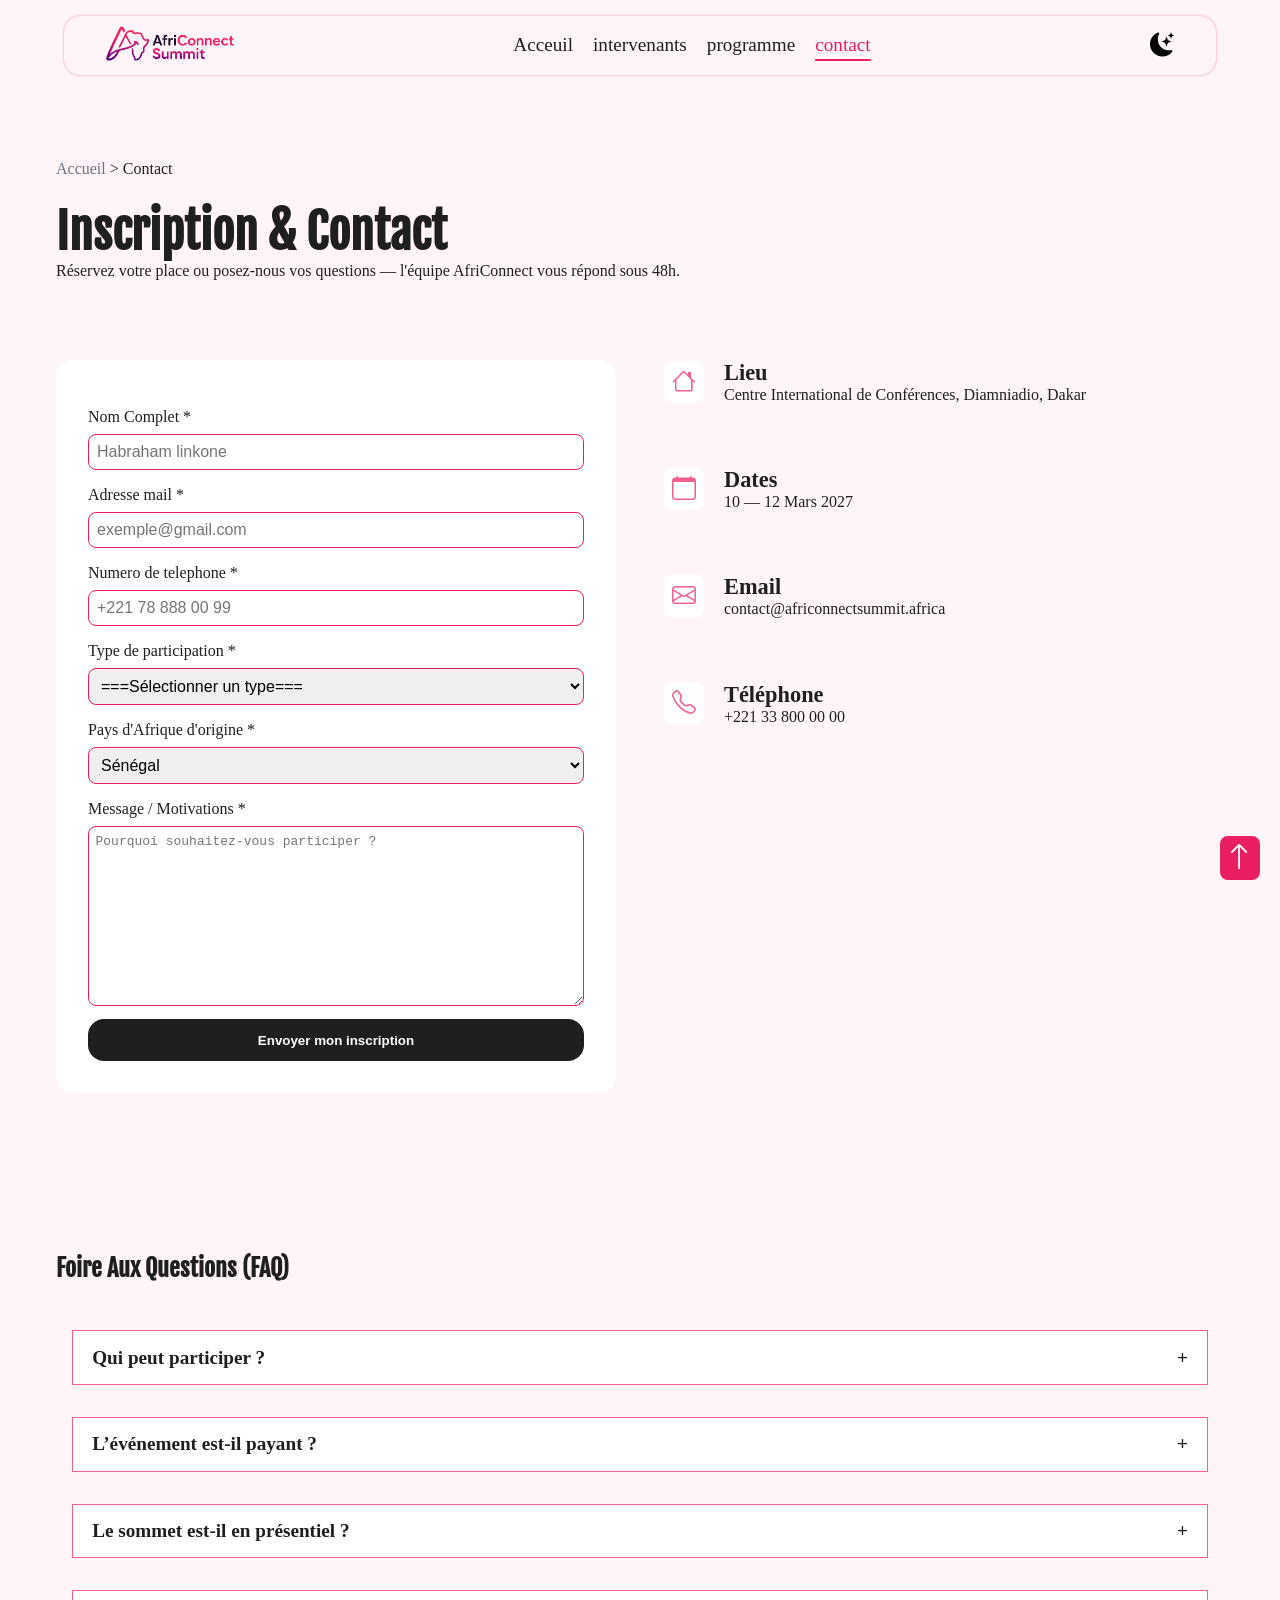
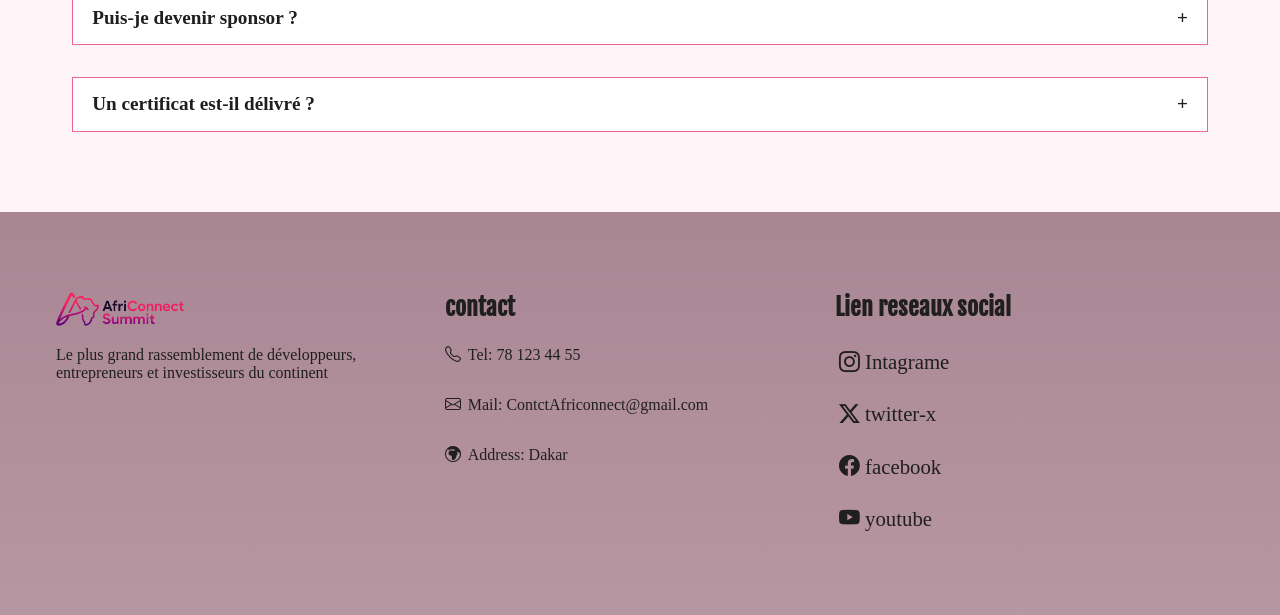
==== commit 2419a68d: "style: ajout des animations CSS sur toutes les pages et création du FAQ en accordéon CSS pur" ====
--- a/contact.html
+++ b/contact.html
@@ -21,7 +21,7 @@
                     <li><a href="index.html">Acceuil</a></li>
                     <li><a href="intervenants.html">intervenants</a></li>
                     <li><a href="programme.html">programme</a></li>
-                    <li><a href="#">contact</a></li>
+                    <li><a href="#" class="btnMenu active">contact</a></li>
                 </ul>
             </nav>
             <div class="btnNavbar">
@@ -146,70 +146,65 @@
                 <div class="faq">
                     <h2>Foire Aux Questions (FAQ)</h2>
 
-                    <div>
-                        <div>
-                            <input type="checkbox">
-                            <label for="">
-                                Qui peut participer ?
-                                <span></span>
-                            </label>
-                            <div>
-                                <p>
-                                    Toute personne intéressée par la tech et l’innovation en Afrique.
-                                </p>
-                            </div>
-                        </div>
-                        <div>
-                            <div>
-                                <input type="checkbox">
-                                <label for="">
-                                    L’événement est-il payant ?
-                                    <span></span>
-                                </label>
-                                <div>
-                                    <p>
-                                        Oui, avec des passes standards et premium.
-                                    </p>
-                                </div>
-                            </div>
-                            <div>
-                                <input type="checkbox">
-                                <label for="">
-                                    Le sommet est-il en présentiel ?
-                                    <span></span>
-                                </label>
-                                <div>
-                                    <p>
-                                        Oui, avec certaines sessions retransmises en ligne.
-                                    </p>
-                                </div>
-                            </div>
-                            <div>
-                                <input type="checkbox">
-                                <label for="">
-                                    Puis-je devenir sponsor ?
-                                    <span></span>
-                                </label>
-                                <div>
-                                    <p>
-                                        Oui, contactez-nous via le formulaire.
-                                    </p>
-                                </div>
-                            </div>
-                            <div>
-                                <input type="checkbox">
-                                <label for="">
-                                    Un certificat est-il délivré ?
-                                    <span></span>
-                                </label>
-                                <div>
-                                    <p>
-                                        Oui, à la fin de l’événement.
-                                    </p>
-                                </div>
-                            </div>
-                        </div>
-                    </div>
+                    <!-- <div> -->
+                    <div class="faqItem">
+                        <input type="checkbox" id="faq1">
+                        <label for="faq1">
+                            Qui peut participer ?
+                        </label>
+                        <div class="faqContent">
+                            <p>
+                                Toute personne intéressée par la tech et l’innovation en Afrique.
+                            </p>
+                        </div>
+                    </div>
+                    <div>
+                        <div class="faqItem">
+                            <input type="checkbox" id="faq2">
+                            <label for="faq2">
+                                L’événement est-il payant ?
+                            </label>
+                            <div class="faqContent">
+                                <p>
+                                    Oui, avec des passes standards et premium.
+                                </p>
+                            </div>
+                        </div>
+                        <div class="faqItem">
+                            <input type="checkbox" id="faq3">
+                            <label for="faq3">
+                                Le sommet est-il en présentiel ?
+                            </label>
+                            <div class="faqContent">
+                                <p>
+                                    Oui, avec certaines sessions retransmises en ligne.
+                                </p>
+                            </div>
+                        </div>
+                        <div class="faqItem">
+                            <input type="checkbox" id="faq4">
+                            <label for="faq4">
+                                Puis-je devenir sponsor ?
+                            </label>
+                            <div class="faqContent">
+                                <p>
+                                    Oui, contactez-nous via le formulaire.
+                                </p>
+                            </div>
+                        </div>
+                        <div class="faqItem">
+                            <input type="checkbox" id="faq5">
+                            <label for="faq5">
+                                Un certificat est-il délivré ?
+                            </label>
+                            <div class="faqContent">
+                                <p>
+                                    Oui, à la fin de l’événement.
+                                </p>
+                            </div>
+                        </div>
+                    </div>
+                    <!-- </div> -->
                 </div>
         </section>
 
--- a/css/style.css
+++ b/css/style.css
@@ -75,7 +75,9 @@
 body.dark li a {
     color: var(--color-primary-light);
 }
-
+.d-no{
+    display: none;
+}
 body.dark h1,
 h2,
 h3,
@@ -137,7 +139,6 @@
     border-radius: var(--radius);
     position: fixed;
     top: 1em;
-    border: 1px solid var(--btn-primary);
     box-shadow: 0 0 2px var(--color-accent);
     z-index: 1000;
 }
@@ -154,6 +155,22 @@
 .link a {
     font-size: 1.2em;
     color: var(--text-main);
+    transition: 0.3s ease-in-out;
+}
+
+.btnMenu.active {
+    color: var(--btn-primary);
+    text-decoration: underline;
+    text-underline-offset: 8px;
+    text-decoration-thickness: 2px;
+}
+
+.link a:hover {
+    color: var(--btn-primary);
+}
+
+.link a:active {
+    text-decoration: un;
 }
 
 .logo {
@@ -221,6 +238,17 @@
     padding-left: 3rem;
     padding-top: .4rem;
     padding-bottom: .4rem;
+    transition: 0.3s ease-in-out;
+}
+
+.btnPrimary:hover {
+    box-shadow: 0 0 20px var(--btn-primary);
+    transform: translateY(-2px);
+}
+
+.btnPrimary:active {
+    background-color: var(--color-accent);
+    box-shadow: 0 0 20px var(--bg-card);
 }
 
 .btnSecondary {
@@ -232,6 +260,11 @@
     padding-left: 3rem;
     padding-top: .4rem;
     padding-bottom: .4rem;
+    transition: 0.3s ease-in-out;
+}
+
+.btnSecondary:hover {
+    background: linear-gradient(to bottom, #f0629123, #f0629168);
 }
 
 .compteur {
@@ -341,6 +374,17 @@
     gap: 60px;
     width: max-content;
     color: var(--bg-card);
+    animation: mqr 30s linear infinite;
+}
+
+@keyframes mqr {
+    form {
+        transform: translateX(0);
+    }
+
+    to {
+        transform: translateX(-25%);
+    }
 }
 
 /* =========section PARTICIPER=========== */
@@ -392,6 +436,7 @@
     justify-content: space-between;
     padding: 2em;
     border-radius: var(--radius-lg);
+    transition: 0.3s ease-in-out;
 }
 
 .divGrir2 {
@@ -399,6 +444,7 @@
     display: flex;
     flex-direction: column;
     justify-content: space-between;
+    transition: 0.3s ease-in-out;
 }
 
 .divGrir2 p {
@@ -417,6 +463,7 @@
     display: flex;
     flex-direction: column;
     justify-content: space-between;
+    transition: 0.3s ease-in-out;
 }
 
 .divGrir4 {
@@ -428,6 +475,18 @@
     color: var(--bg-main);
     padding-top: 2em;
     padding-bottom: 2em;
+    transition: 0.3s ease-in-out;
+}
+
+.divGrir1:hover,
+.divGrir3:hover {
+    scale: 1.03;
+    box-shadow: 0 0 2px var(--text-main);
+}
+
+.divGrir2:hover,
+.divGrir4:hover {
+    scale: 1.03;
 }
 
 .sectionPour2 img {
@@ -490,6 +549,11 @@
     display: flex;
     flex-direction: column;
     align-items: center;
+    transition: 0.3s ease-in-out;
+}
+
+.sceIntervenant:hover {
+    scale: 1.05;
 }
 
 .paraIntervene {
@@ -562,15 +626,17 @@
 =============intervenant=========== 
 ===================================*/
 .heroInert {
-    padding-top: 12rem;
+    padding-top: 10rem;
 }
 
 .heroInert h1 {
-    padding-top: 1em;
+    padding-top: 0.5em;
+    font-size: 3em;
 }
 
 .btnsearch {
-    padding-bottom: 5em;
+    padding-bottom: 3em;
+    transition: 0.3s ease-in-out;
 }
 
 .btnsearch button {
@@ -579,7 +645,13 @@
     background-color: transparent;
     color: var(--btn-primary);
     border: 1px solid var(--btn-primary);
-    margin-top: 5em;
+    margin-top: 3em;
+    transition: 0.3s ease-in-out;
+}
+
+.btnsearch button:hover {
+    background: linear-gradient(to bottom, #c2185c61, #c2185caf);
+    color: var(--bg-card);
 }
 
 .allIntervenants {
@@ -593,8 +665,25 @@
 ===========page contact==================
 ========================================= */
 .heroConatact {
-    padding-top: 12rem;
-    padding-bottom: 5em;
+    padding-top: 10rem;
+    padding-bottom: 0em;
+}
+
+.heroConatact span a {
+    color: var(--text-secondary);
+}
+
+.heroConatact span a:hover {
+    color: var(--btn-primary);
+}
+
+.heroInert span a {
+    color: var(--text-secondary);
+    transition: 0.3s ease-in-out;
+}
+
+.heroInert span a:hover {
+    color: var(--btn-primary);
 }
 
 .sectionContact {
@@ -607,7 +696,8 @@
 }
 
 .heroConatact h1 {
-    padding-top: 1em;
+    padding-top: 0.5em;
+    font-size: 3em;
 }
 
 .sectContact {
@@ -654,6 +744,12 @@
     font-weight: bold;
     background-color: var(--text-main);
     border: none;
+    transition: 0.3s ease-in-out;
+}
+
+.btnSendInscription button:hover {
+    transform: translateY(-10px);
+    background-color: var(--color-accent);
 }
 
 .adr {
@@ -685,23 +781,76 @@
 }
 
 .faq h2 {
-    padding-bottom: 1em;
+    padding-bottom: 1.3em;
 }
 
 .faq {
     padding-bottom: 4em;
+}
+
+.faqItem>input {
+    display: none;
+}
+
+.faqItem {
+    padding: 1em;
+}
+
+.faqItem label {
+    font-weight: bold;
+    font-size: 1.2rem;
+    transition: 0.3s ease;
+    display: flex;
+    justify-content: space-between;
+    background-color: #fff;
+    border: 1px solid var(--color-accent);
+    padding: 0.8em 1em;
+    cursor: pointer;
+}
+
+.faqContent {
+    max-height: 0;
+    overflow: hidden;
+    transition: 0.3s ease;
+}
+
+.faqItem label::after {
+    content: "+";
+    font-weight: bold;
+    transition: 0.3s ease;
+}
+
+.faqItem input:checked~.faqContent {
+    max-height: 15vh;
+    min-height: 10vh;
+    background-color: #fff;
+    border: 0.5px solid var(--text-secondary);
+    padding: 2rem 1em;
+}
+
+.faqItem input:checked+label::after {
+    transform: rotate(45deg);
 }
 
 /* ===============================
 ==============programe============
 ================================== */
 .heroProg {
-    padding-top: 12rem;
-    padding-bottom: 5em;
+    padding-top: 10rem;
+    padding-bottom: 3em;
 }
 
 .heroProg>h1 {
-    padding-top: 1em;
+    padding-top: 0.5em;
+    font-size: 3em;
+}
+
+.heroProg span a {
+    color: var(--text-secondary);
+}
+
+.heroProg span a:hover {
+    color: var(--btn-primary);
 }
 
 .btnpro>button {
@@ -713,6 +862,13 @@
     padding-bottom: .7em;
     padding-right: 3em;
     padding-left: 3em;
+    transition: 0.3s ease-in-out;
+    background: linear-gradient(to bottom, #c2185c61, #c2185caf);
+    color: var(--text-main);
+}
+
+.btnpro>button:hover {
+    background-color: var(--bg-card);
 }
 
 .sectionThema {
@@ -744,6 +900,7 @@
     background-color: var(--bg-card);
     border-radius: var(--radius);
     padding: 3em;
+    transition: 0.3s ease-in-out;
 }
 
 .gridThem2 {
@@ -751,6 +908,7 @@
     background-color: var(--bg-card);
     border-radius: var(--radius);
     padding: 3em;
+    transition: 0.3s ease-in-out;
 }
 
 .gridThem3 {
@@ -758,6 +916,7 @@
     background-color: var(--bg-card);
     border-radius: var(--radius);
     padding: 3em;
+    transition: 0.3s ease-in-out;
 }
 
 .gridThem4 {
@@ -765,6 +924,16 @@
     background-color: var(--bg-card);
     border-radius: var(--radius);
     padding: 3em;
+    transition: 0.3s ease-in-out;
+}
+
+.gridThem1:hover,
+.gridThem2:hover,
+.gridThem3:hover,
+.gridThem4:hover {
+    scale: 1.02;
+    cursor: pointer;
+    box-shadow: 0 0 50px var(--border-color);
 }
 
 .gridThem>h2 {
@@ -853,6 +1022,16 @@
     gap: var(--gap);
 }
 
+.linkSocial a {
+    transition: 0.3s ease-in-out;
+    padding: 0.2em;
+    border-radius: var(--radius-sm);
+}
+
+.linkSocial a:hover {
+    background-color: #c2185c61;
+}
+
 .contfooter {
     display: flex;
     padding-bottom: 2em;
@@ -861,6 +1040,7 @@
 
 .instagram {
     color: var(--text-main);
+    width: 12vw;
     font-size: 1.3em;
 }
 
@@ -1403,6 +1583,8 @@
         width: 100%;
         height: 250px;
     }
-
-
+}
+
+.marque>div {
+    animation: name duration timing-function delay iteration-count direction fill-mode;
 }
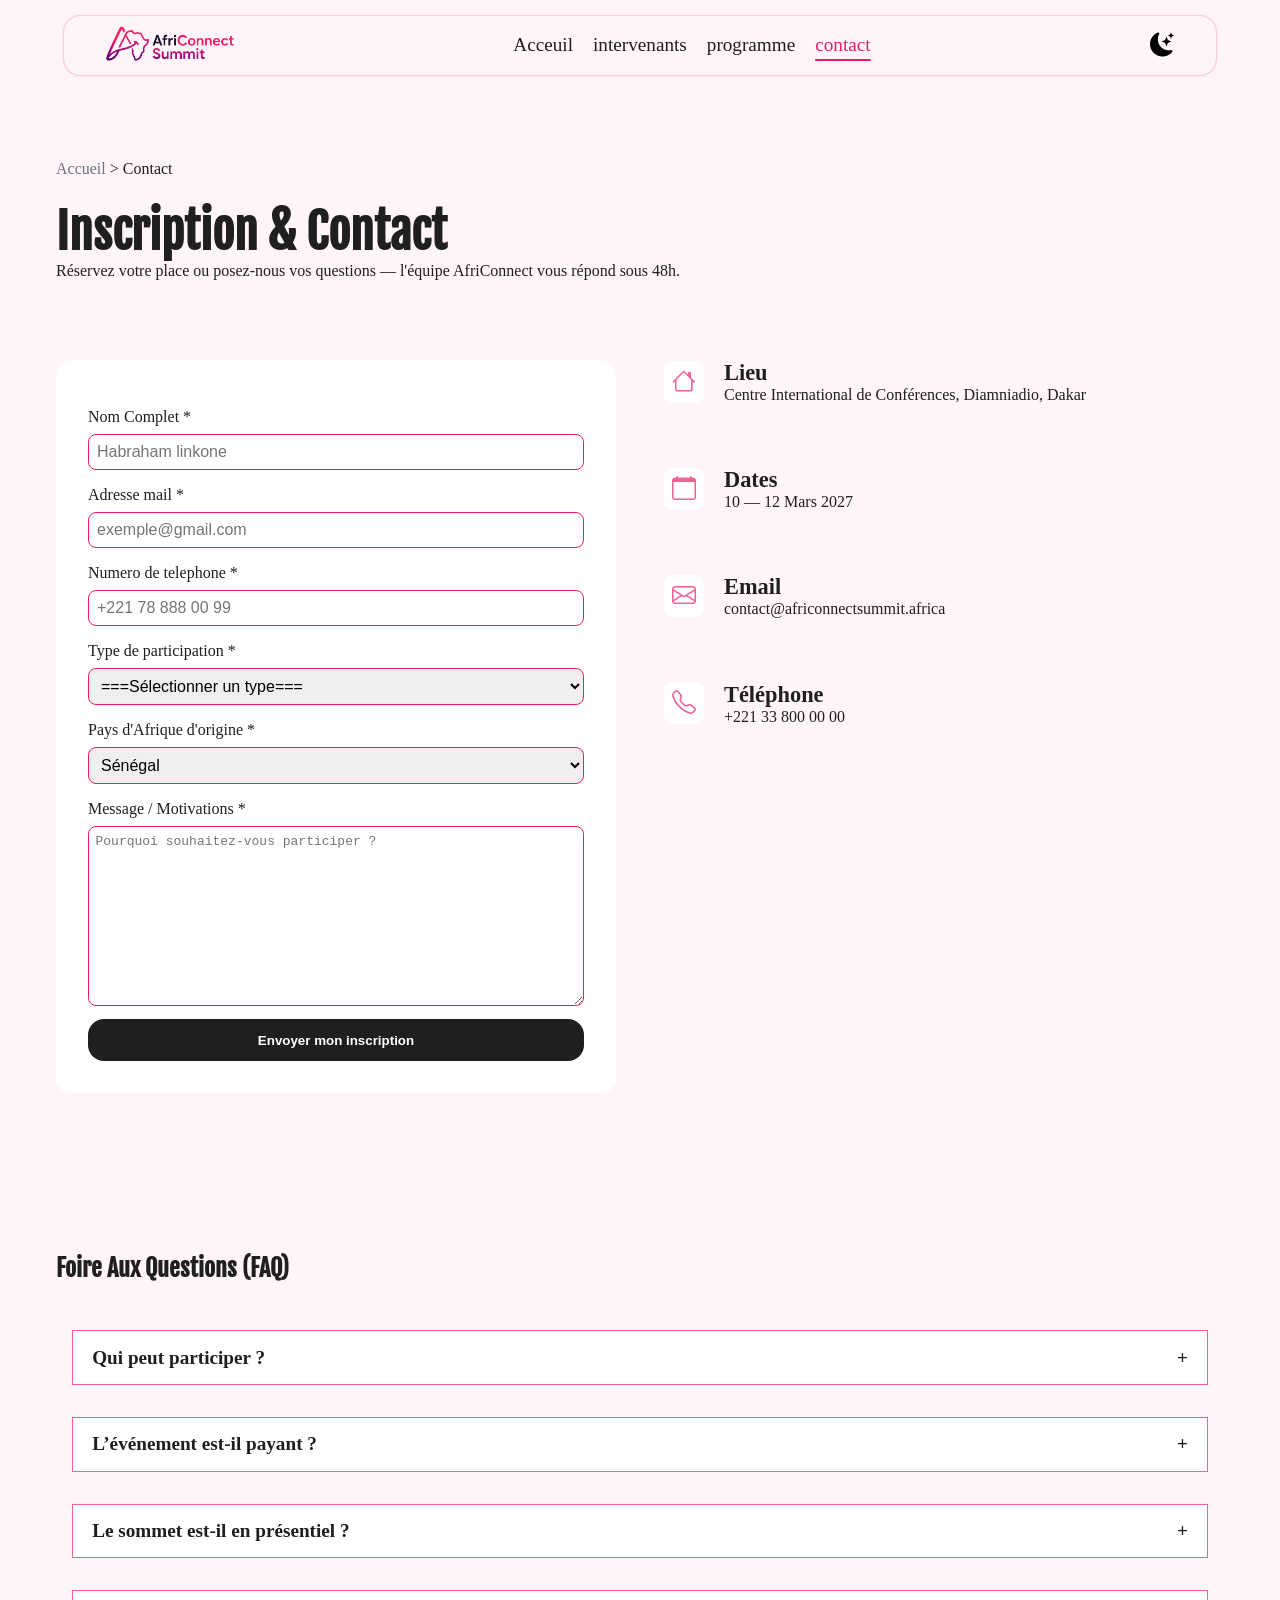
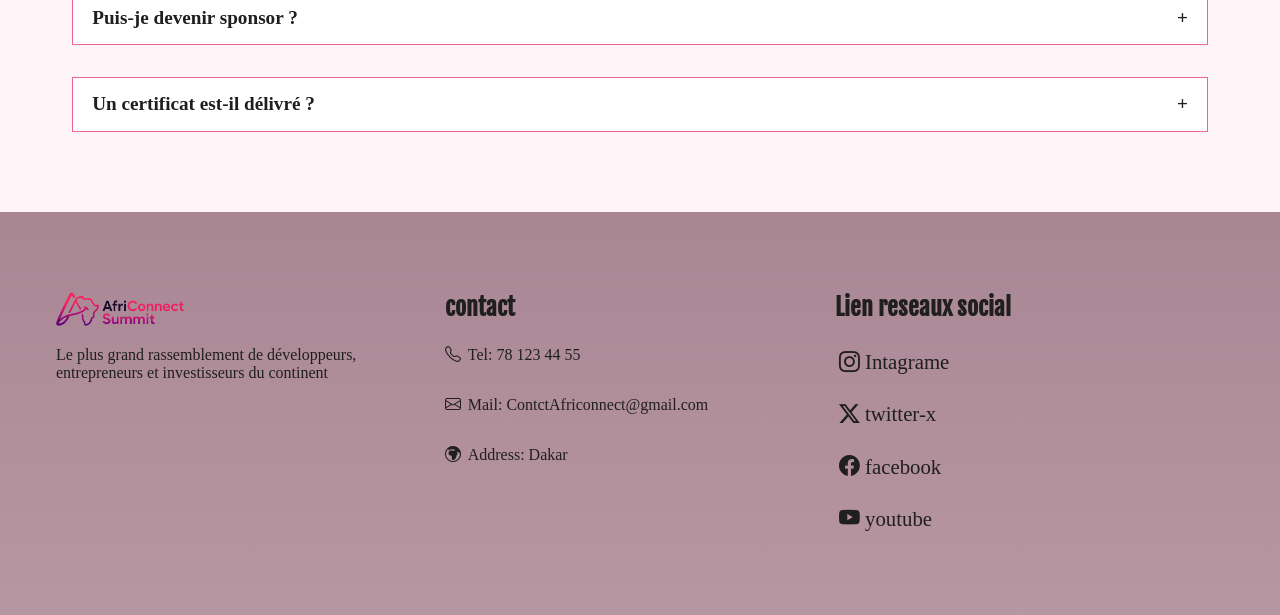
==== commit 37841631: "Message : js : ajout dark mode, menu burger et bouton retour en haut" ====
--- a/contact.html
+++ b/contact.html
@@ -33,6 +33,16 @@
                 </button>
             </div>
         </div>
+        <!-- navbar mobile -->
+        <div id="menuMobile" class="container">
+            <nav class="linkMobile">
+                <ul>
+                    <li><a href="#" class="btnMenu active">Acceuil</a></li>
+                    <li><a href="intervenants.html">intervenants</a></li>
+                    <li><a href="programme.html">programme</a></li>
+                    <li><a href="contact.html">contact</a></li>
+                </ul>
+            </nav>
     </header>
     <main>
         <section>
--- a/css/style.css
+++ b/css/style.css
@@ -16,6 +16,8 @@
 
     /* Accent */
     --color-accent: #F06292;
+    /* Accent violet */
+    --color-accent-dark: #6A1B8C;
 
     /* Backgrounds */
     --bg-main: #FFF5F8;
@@ -24,11 +26,19 @@
     /* Textes */
     --text-main: #1F1F1F;
     --text-secondary: #6B7280;
+
+    --gradient-primary: linear-gradient(135deg, #9C27B0, #EC1E63);
+
+    --gradient-hero-bg: linear-gradient(160deg, rgba(26, 15, 46, 0.85), rgba(45, 27, 78, 0.7), rgba(74, 31, 92, 0.6));
+
+    --gradient-banner: linear-gradient(90deg, #7B1FA2, #EC1E63);
 
     /* UI */
     --border-color: #E5E7EB;
     --btn-primary: #E91E63;
     --btn-primary-hover: #C2185B;
+
+    --bg-main-dark: #FFF5F8;
 
     --gap: 20px;
     --padding: 10px;
@@ -45,45 +55,50 @@
 
 body.dark {
     /* Couleurs principales */
-    --color-primary-darkMode: #FF4081;
-    --color-primary-dark-darkMode: #D81B60;
-    --color-primary-light-darkMode: #5A1E35;
+    --color-primary: #EC1E63;
+    --color-primary-dark: #B0154A;
+    --color-primary-light: #FF6B9D;
 
     /* Accent */
-    --color-accent-darkMode: #F06292;
+    --color-accent: #F06292;
+    --color-accent-dark: #28072e;
 
     /* Backgrounds */
-    --bg-main-darkMode: #0D0A12;
-    --bg-card-darkMode: #16121D;
+    --bg-main: #150B24;
+    --bg-card: #241536;
 
     /* Textes */
-    --text-main-darkMode: #F9FAFB;
-    --text-secondary-darkMode: #CBD5E1;
+    --text-main: #FFFFFF;
+    --text-secondary: #C9BFDA;
+
+    --gradient-primary: linear-gradient(135deg, #9C27B0, #EC1E63);
+    --gradient-hero-bg : linear-gradient(to bottom , #c9bfdaaa , #c9bfdaec);
+    --gradient-banner: linear-gradient(90deg, #7B1FA2, #EC1E63);
+
 
     /* UI */
-    --border-color-darkMode: #2A2438;
-    --btn-primary-darkMode: #FF4081;
-    --btn-primary-hover-darkMode: #D81B60;
-}
-
-body.dark .navbar {
-    background-color: var(--bg-main-darkMode);
-    color: var(--text-main-darkMode);
-    border: var(--btn-primary-darkMode);
-}
-
-body.dark li a {
-    color: var(--color-primary-light);
-}
-.d-no{
+    --border-color: rgba(255, 255, 255, 0.12);
+    --btn-primary: #EC1E63;
+    --btn-primary-hover: #D4185A;
+}
+
+body.dark .navbar{
+    background-color: var(--bg-card);
+}
+body.dark .marque h1{
+    color: var(--bg-main-dark);
+}
+body.dark .dvgrid4 {
+    color: var(--bg-main-dark);
+}
+body.dark .sectionmod1{
+    background: var(--gradient-hero-bg);
+}
+body.dark footer{
+    background: var(--bg-card);
+}
+.d-no {
     display: none;
-}
-body.dark h1,
-h2,
-h3,
-h4,
-h5 {
-    background-color: var(--bg-main-darkMode);
 }
 
 h1,
@@ -94,21 +109,6 @@
     font-family: var(--font-Titel);
 }
 
-/* h1 {
-    font-size: clamp(2rem, 4.5vw, 4rem);
-}
-
-h2 {
-    font-size: clamp(1.5rem, 3vw, 3.5rem);
-}
-
-h3 {
-    font-size: clamp(1.6rem, 3.5vw, 2.5rem);
-}
-
-h4 {
-    font-size: clamp(1.3rem, 2.5vw, 2rem);
-} */
 
 button {
     cursor: pointer;
@@ -143,6 +143,41 @@
     z-index: 1000;
 }
 
+
+#menuMobile {
+    position: fixed;
+    top: 5rem;
+
+    width: 90vw;
+    background: var(--bg-main);
+    border-radius: var(--radius);
+
+    box-shadow: 0 10px 30px rgba(0, 0, 0, 0.15);
+
+    padding: 1.5rem;
+    z-index: 999;
+
+    opacity: 0;
+}
+
+#menuMobile.menuMobileActive {
+    transition: 0.3s ease;
+    opacity: 1;
+}
+
+.linkMobile ul {
+    display: flex;
+    flex-direction: column;
+    gap: 1rem;
+    list-style: none;
+    padding: 0;
+    margin: 0;
+}
+
+.linkMobile ul a {
+    color: var(--text-main);
+}
+
 img {
     width: 10vw;
 }
@@ -193,13 +228,13 @@
 /* hero */
 .hero {
     min-height: 100vh;
-    background: linear-gradient(to bottom, rgba(0, 0, 0, 0.8), rgba(0, 0, 0, 0.8)), url(../image/heroImg.webp);
+    background: var(--gradient-hero-bg), url(../image/heroImg.webp);
     padding-top: 12rem;
     color: var(--bg-main);
 }
 
 .spanLeaders {
-    background-color: var(--btn-primary);
+    background: var(--gradient-banner);
     color: var(--bg-main);
     padding-right: 2rem;
     padding-left: 2rem;
@@ -231,7 +266,7 @@
 
 .btnPrimary {
     color: var(--bg-main);
-    background-color: var(--btn-primary);
+    background: var(--gradient-primary);
     border-radius: var(--radius);
     font-size: 1.2em;
     padding-right: 3rem;
@@ -268,7 +303,6 @@
 }
 
 .compteur {
-    padding-top: 6em;
     padding-bottom: 2em;
     gap: var(--gap);
     display: grid;
@@ -278,14 +312,29 @@
     ;
 }
 
+.confesc {
+    display: flex;
+}
+
+.confe {
+    display: flex;
+    justify-content: end;
+    margin: auto;
+}
+
+.confe img {
+    width: 21vw;
+}
+
 .grid1 {
     grid-area: grid1;
     display: flex;
     align-items: center;
     gap: var(--gap);
+    padding: 2em;
     backdrop-filter: blur(10px);
     border: .5px solid var(--bg-main);
-    padding-left: 2em;
+    /* padding-left: 2em; */
     border-radius: var(--radius-sm);
 }
 
@@ -336,7 +385,7 @@
     display: flex;
     flex-direction: column;
     align-items: center;
-    background-color: var(--color-primary);
+    background: var(--gradient-primary);
     border-radius: var(--radius-sm);
     padding: 1em;
     padding-right: 2em;
@@ -363,7 +412,7 @@
 /* =========section marque =========== */
 .marque {
     overflow: hidden;
-    background-color: var(--btn-primary);
+    background: var(--gradient-banner);
     margin-top: .8em;
     margin-bottom: .8em;
     padding: 1.5em;
@@ -388,6 +437,11 @@
 }
 
 /* =========section PARTICIPER=========== */
+.sectionPour {
+    padding-top: 2em;
+    padding-bottom: 3em;
+}
+
 .sectionPour span {
     color: var(--btn-primary);
     font-weight: bold;
@@ -420,6 +474,7 @@
 .sectionPour2 {
     display: grid;
     margin-top: 3rem;
+    padding-bottom: 8rem;
     grid-template-columns: repeat(3, 1fr);
     gap: var(--gap);
     grid-template-areas:
@@ -566,12 +621,27 @@
 
 .btnIntervenant {
     margin-top: 4em;
-    margin-bottom: 4em;
+    padding-bottom: 8rem;
+    display: flex;
+    gap: 2em;
+    align-items: center;
+    justify-content: center;
+}
+
+.btnIntervenant2 {
+    display: flex;
+    flex-direction: column;
+}
+
+.btnIntervenant2 a {
+    color: var(--btn-primary);
 }
 
 /* ==========sponsor============= */
 .sectionSponsors {
     min-height: 100vh;
+    padding-top: 5rem;
+    padding-bottom: 8rem;
 }
 
 .sectionSponsors>span {
@@ -658,7 +728,7 @@
     display: grid;
     grid-template-columns: repeat(3, 1fr);
     gap: var(--gap);
-    padding-bottom: 4em;
+    padding-bottom: 8em; 
 }
 
 /* ======================================
@@ -802,7 +872,7 @@
     transition: 0.3s ease;
     display: flex;
     justify-content: space-between;
-    background-color: #fff;
+    background-color: var(--bg-card);
     border: 1px solid var(--color-accent);
     padding: 0.8em 1em;
     cursor: pointer;
@@ -823,7 +893,7 @@
 .faqItem input:checked~.faqContent {
     max-height: 15vh;
     min-height: 10vh;
-    background-color: #fff;
+    background-color: var(--bg-card);
     border: 0.5px solid var(--text-secondary);
     padding: 2rem 1em;
 }
@@ -1095,6 +1165,15 @@
         color: #0D0A12;
     }
 
+    .confesc {
+        display: flex;
+        flex-direction: column;
+    }
+
+    .confe img {
+        width: 50vw;
+    }
+
     .btnHero {
         display: grid;
         grid-template-columns: 1fr;
@@ -1249,6 +1328,8 @@
         display: flex;
         gap: 0.5rem;
     }
+
+
 
     .btnsearch button {
         padding: .5em;
@@ -1365,6 +1446,15 @@
         gap: 2em;
     }
 
+    .confesc {
+        display: flex;
+        flex-direction: column;
+    }
+
+    .confe img {
+        width: 40vw;
+    }
+
     .compteur {
         display: grid;
         display: flex;
@@ -1585,6 +1675,13 @@
     }
 }
 
-.marque>div {
-    animation: name duration timing-function delay iteration-count direction fill-mode;
+/* =========================================== */
+/*================pour classliste js============ */
+/* ============================================= */
+.btnremonte{
+    opacity: 0;
+    transition: 3s ease;
+}
+.btnremonte.btnRmtAfficher{
+    opacity: 1;
 }
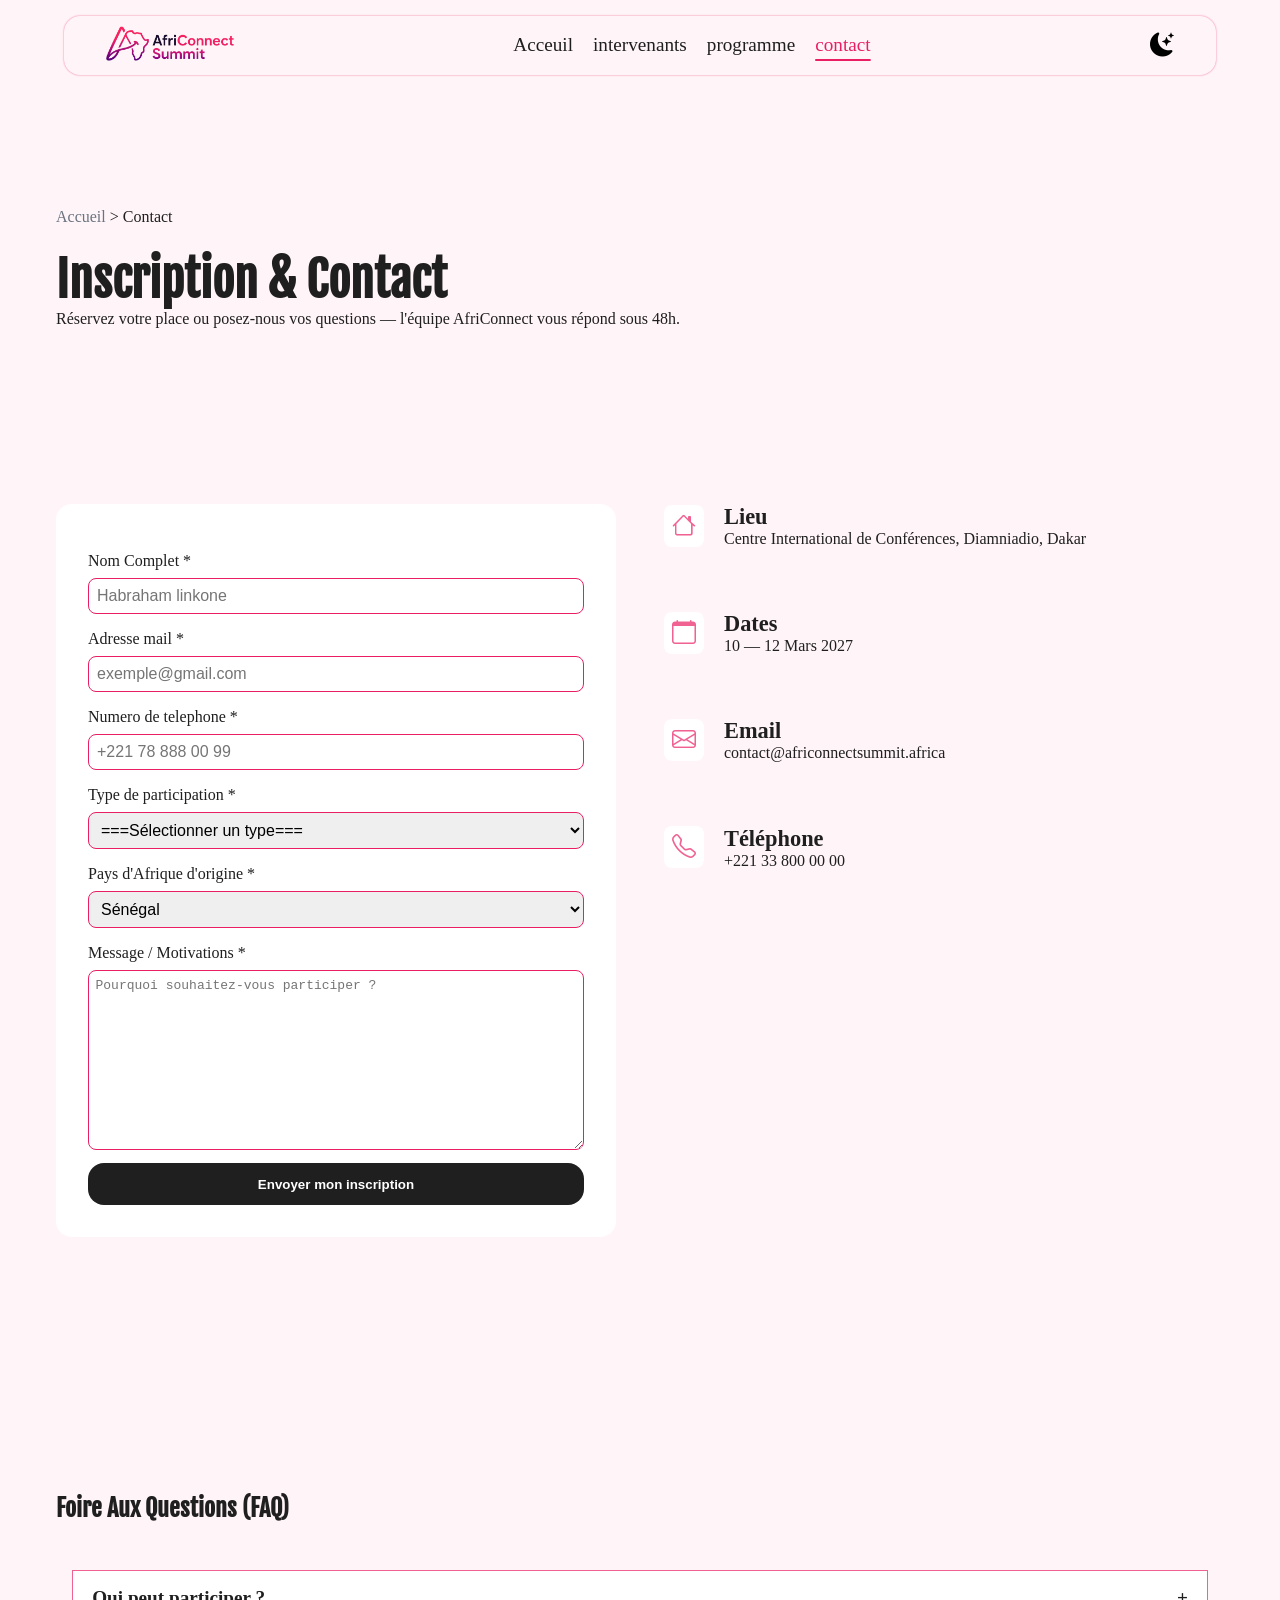
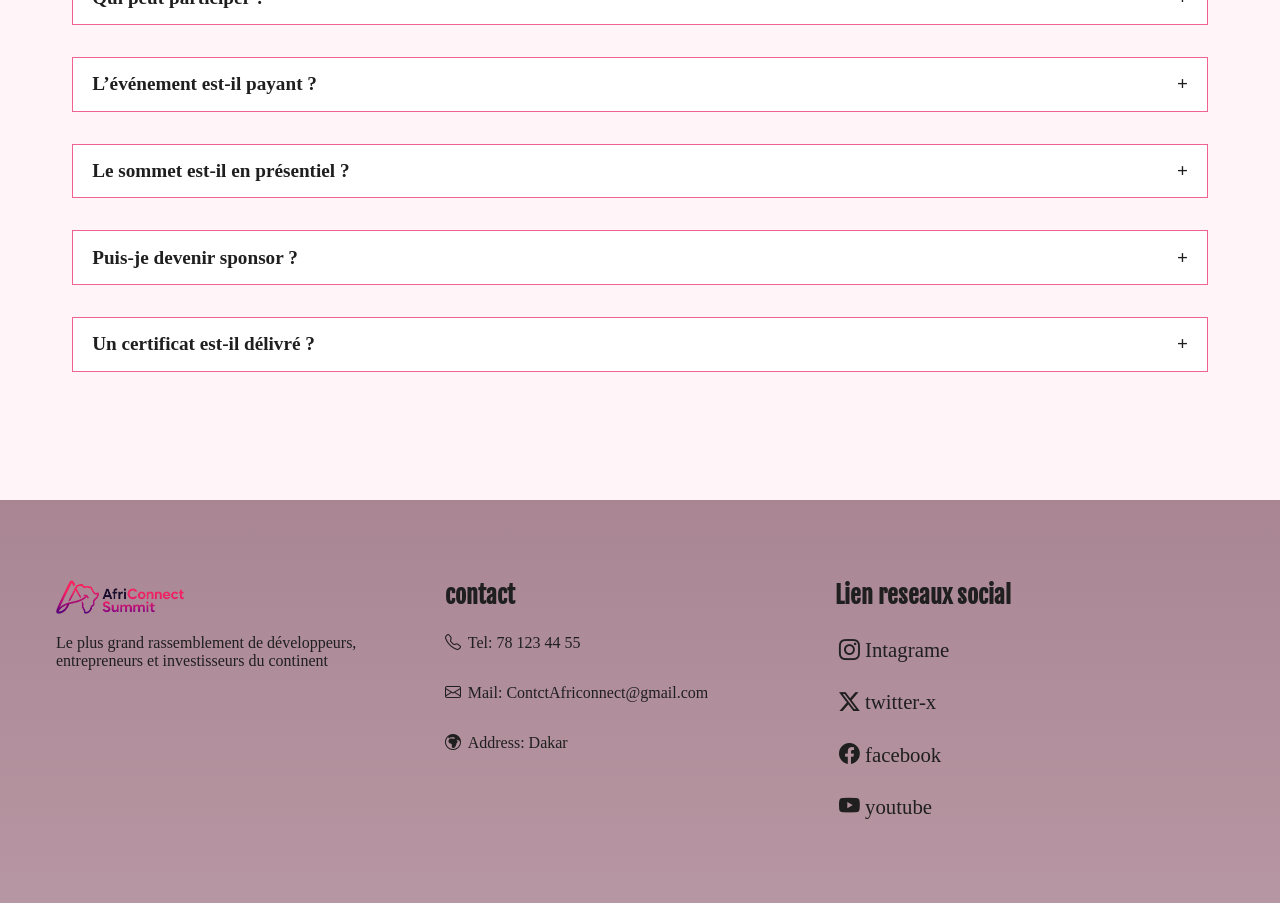
==== commit 1ca5fcf0: "Message :js: ajout des filtrages dynamiques et des animations fade sur les pages" ====
--- a/contact.html
+++ b/contact.html
@@ -101,7 +101,7 @@
                         <textarea placeholder="Pourquoi souhaitez-vous participer ?"></textarea>
                     </div>
                     <div class="btnSendInscription">
-                        <button>Envoyer mon inscription</button>
+                        <button >Envoyer mon inscription</button>
                     </div>
                 </form>
                 <div class="parAdr">
@@ -155,8 +155,6 @@
             <div class="container">
                 <div class="faq">
                     <h2>Foire Aux Questions (FAQ)</h2>
-
-                    <!-- <div> -->
                     <div class="faqItem">
                         <input type="checkbox" id="faq1">
                         <label for="faq1">
@@ -214,12 +212,7 @@
                             </div>
                         </div>
                     </div>
-                    <!-- </div> -->
-                </div>
-        </section>
-
-        <section>
-
+                </div>
         </section>
     </main>
     <footer>
--- a/css/style.css
+++ b/css/style.css
@@ -72,7 +72,7 @@
     --text-secondary: #C9BFDA;
 
     --gradient-primary: linear-gradient(135deg, #9C27B0, #EC1E63);
-    --gradient-hero-bg : linear-gradient(to bottom , #c9bfdaaa , #c9bfdaec);
+    --gradient-hero-bg: linear-gradient(to bottom, #c9bfdaaa, #c9bfdaec);
     --gradient-banner: linear-gradient(90deg, #7B1FA2, #EC1E63);
 
 
@@ -82,21 +82,26 @@
     --btn-primary-hover: #D4185A;
 }
 
-body.dark .navbar{
+body.dark .navbar {
     background-color: var(--bg-card);
 }
-body.dark .marque h1{
+
+body.dark .marque h1 {
     color: var(--bg-main-dark);
 }
+
 body.dark .dvgrid4 {
     color: var(--bg-main-dark);
 }
-body.dark .sectionmod1{
+
+body.dark .sectionmod1 {
     background: var(--gradient-hero-bg);
 }
-body.dark footer{
+
+body.dark footer {
     background: var(--bg-card);
 }
+
 .d-no {
     display: none;
 }
@@ -157,12 +162,12 @@
     padding: 1.5rem;
     z-index: 999;
 
-    opacity: 0;
+    display: none;
 }
 
 #menuMobile.menuMobileActive {
     transition: 0.3s ease;
-    opacity: 1;
+    display: block;
 }
 
 .linkMobile ul {
@@ -728,7 +733,7 @@
     display: grid;
     grid-template-columns: repeat(3, 1fr);
     gap: var(--gap);
-    padding-bottom: 8em; 
+    padding-bottom: 8em;
 }
 
 /* ======================================
@@ -1678,10 +1683,38 @@
 /* =========================================== */
 /*================pour classliste js============ */
 /* ============================================= */
-.btnremonte{
+.btnremonte {
     opacity: 0;
     transition: 3s ease;
 }
-.btnremonte.btnRmtAfficher{
+
+.btnremonte.btnRmtAfficher {
     opacity: 1;
+}
+
+section {
+    opacity: 0;
+    transform: translateY(80px);
+    transition: opacity 0.8s ease, transform 0.8s ease;
+    padding: 3rem 0;
+}
+
+section.visbleSection {
+    opacity: 1;
+    transform: translateY(0);
+}
+/* filtre  */
+.sceIntervenantAnime {
+    display: none;
+}
+
+.sceIntervenantAnime.visi {
+    display: block;
+}
+/* filtre prohran */
+.pro{
+    display: none;
+}
+.pro.vi{
+    display: block;
 }
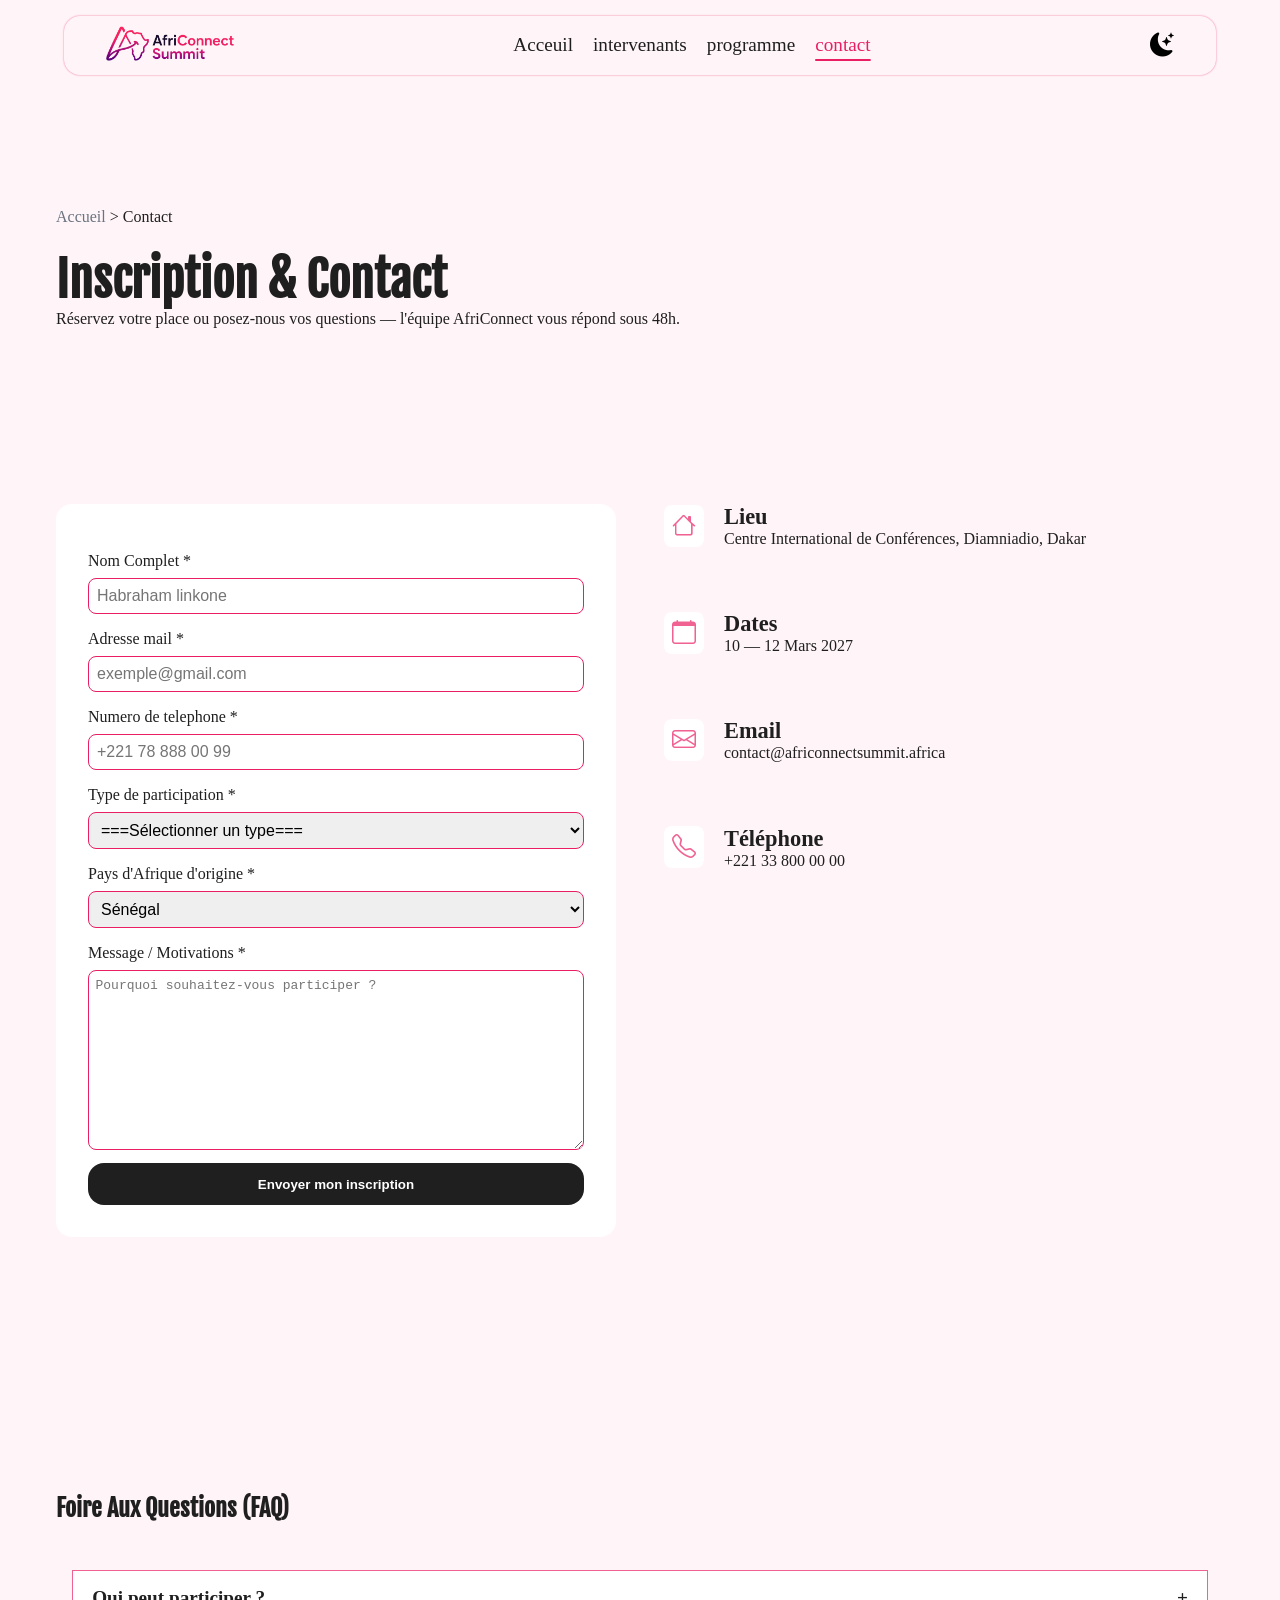
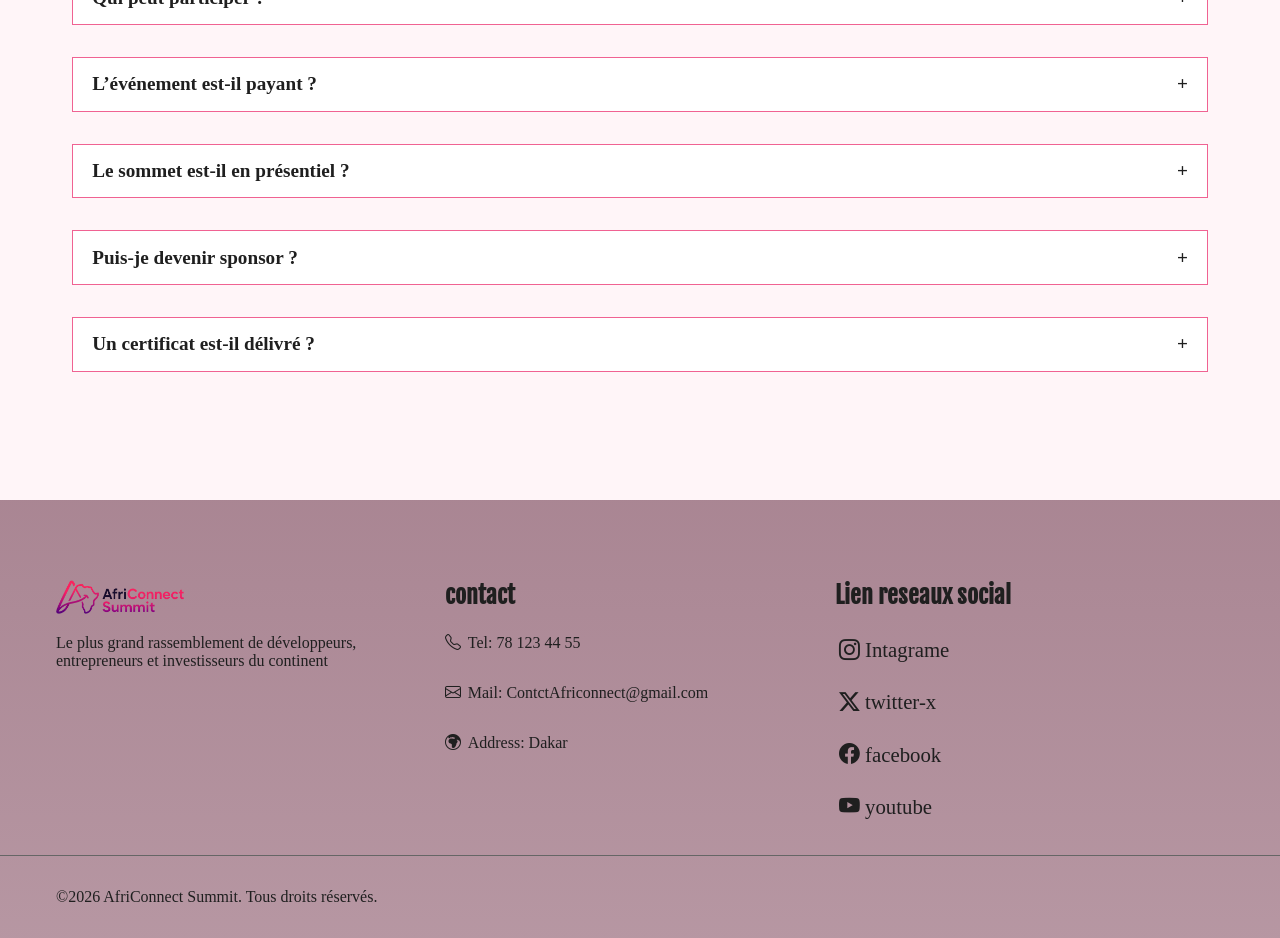
==== commit 49504bee: "Message : js : validation du formulaire de contact compteurs animés au scrollet compte à rebours en " ====
--- a/contact.html
+++ b/contact.html
@@ -58,18 +58,27 @@
         </section>
         <section>
             <div class="container sectionContact">
-                <form action="">
+                <form action="" class="formulaire">
                     <div class="sectContact">
                         <label for="">Nom Complet *</label>
-                        <input type="text" placeholder="Habraham linkone">
+                        <input type="text" id="nomUser" placeholder="Habraham linkone">
+                        <p class="erreurNom textDanger">
+                            erreur : votre nom doit etre superrieur ou egale a 2 caractere
+                        </p>
                     </div>
                     <div class="sectContact">
                         <label for="">Adresse mail *</label>
-                        <input type="email" placeholder="exemple@gmail.com">
+                        <input type="email" id="mailUser" placeholder="exemple@gmail.com">
+                        <p class="erreurMail textDanger">
+                            erreur : le mail saisi est incorrect
+                        </p>
                     </div>
                     <div class="sectContact">
                         <label for="">Numero de telephone *</label>
-                        <input type="tel" placeholder="+221 78 888 00 99">
+                        <input type="tel" id="telUser" placeholder="+221 78 888 00 99">
+                        <p class="erreurTel textDanger">
+                            erreur : le tel saisi est incorrect
+                        </p>
                     </div>
                     <div class="sectContact">
                         <label for="">Type de participation *</label>
@@ -98,10 +107,16 @@
                     </div>
                     <div class="sectContact">
                         <label for="message">Message / Motivations *</label>
-                        <textarea placeholder="Pourquoi souhaitez-vous participer ?"></textarea>
+                        <textarea id="message" placeholder="Pourquoi souhaitez-vous participer ?"></textarea>
+                        <p class="erreurMessage textDanger">
+                            erreur : messge doit etre plus de 20 caractere
+                        </p>
                     </div>
                     <div class="btnSendInscription">
-                        <button >Envoyer mon inscription</button>
+                        <button type="submit">Envoyer mon inscription</button>
+                    </div>
+                    <div class="mesVal1">
+                        <strong>Votre message a ete envoye avec succes!</strong>
                     </div>
                 </form>
                 <div class="parAdr">
@@ -277,6 +292,9 @@
                 </div>
             </div>
         </div>
+        <div class="datfoot container">
+            <p>©<span id="anneeActuelle"></span> AfriConnect Summit. Tous droits réservés.</p>
+        </div>
     </footer>
 
     <button class="btnremonte">
--- a/css/style.css
+++ b/css/style.css
@@ -588,7 +588,7 @@
     font-weight: bold;
 }
 
-.sectionPresence>div {
+section .sectionPresence>div {
     display: grid;
     grid-template-columns: repeat(4, 1fr);
     gap: var(--gap);
@@ -606,6 +606,7 @@
 .sceIntervenant {
     background-color: var(--bg-card);
     border-radius: var(--radius);
+    text-align: center;
     display: flex;
     flex-direction: column;
     align-items: center;
@@ -1071,7 +1072,17 @@
 footer {
     background: linear-gradient(to bottom, #5a1e3584, #5a1e3570);
     padding-top: 5em;
-    padding-bottom: 5em;
+}
+
+footer>div {
+    padding-bottom: 2em;
+}
+
+.datfoot {
+    display: flex;
+    justify-content: start;
+    border-top: 0.5px solid #666666;
+    padding-top: 2em;
 }
 
 footer>div {
@@ -1703,6 +1714,7 @@
     opacity: 1;
     transform: translateY(0);
 }
+
 /* filtre  */
 .sceIntervenantAnime {
     display: none;
@@ -1711,10 +1723,77 @@
 .sceIntervenantAnime.visi {
     display: block;
 }
+
 /* filtre prohran */
-.pro{
+.pro {
     display: none;
 }
-.pro.vi{
+
+.pro.vi {
+    display: block;
+}
+
+.erreurNom,
+.erreurMail,
+.erreurTel,
+.erreurMessage {
+    color: red;
+    display: none;
+}
+
+.mesVal1 {
+    padding: 1em;
+    margin-top: 1em;
+    border-radius: 0.4em;
+    color: rgb(38, 245, 38);
+    border: 2px solid rgb(38, 245, 38);
+}
+
+
+.erreurNom.erreurVisible {
+    display: block;
+
+    & input {
+        border: 2px solid red;
+    }
+}
+
+.erreurTel.erreurVisible {
+    display: block;
+
+    & input {
+        border: 2px solid red;
+    }
+}
+
+.erreurMail.erreurVisible {
+    display: block;
+
+    & input {
+        border: 2px solid red;
+    }
+}
+
+.erreurMessage.erreurVisible {
+    display: block;
+
+    & input {
+        border: 2px solid red;
+    }
+}
+
+/* =============================================
+puppup apres validation formulaire
+================================================= */
+.mesVal1 {
+    border: 2px solid rgb(0, 255, 0);
+    padding: .5em 1em;
+    font-size: 1.2em;
+    text-align: center;
+    color: rgb(0, 255, 0);
+    display: none;
+}
+
+.mesVal1.voixme {
     display: block;
 }
